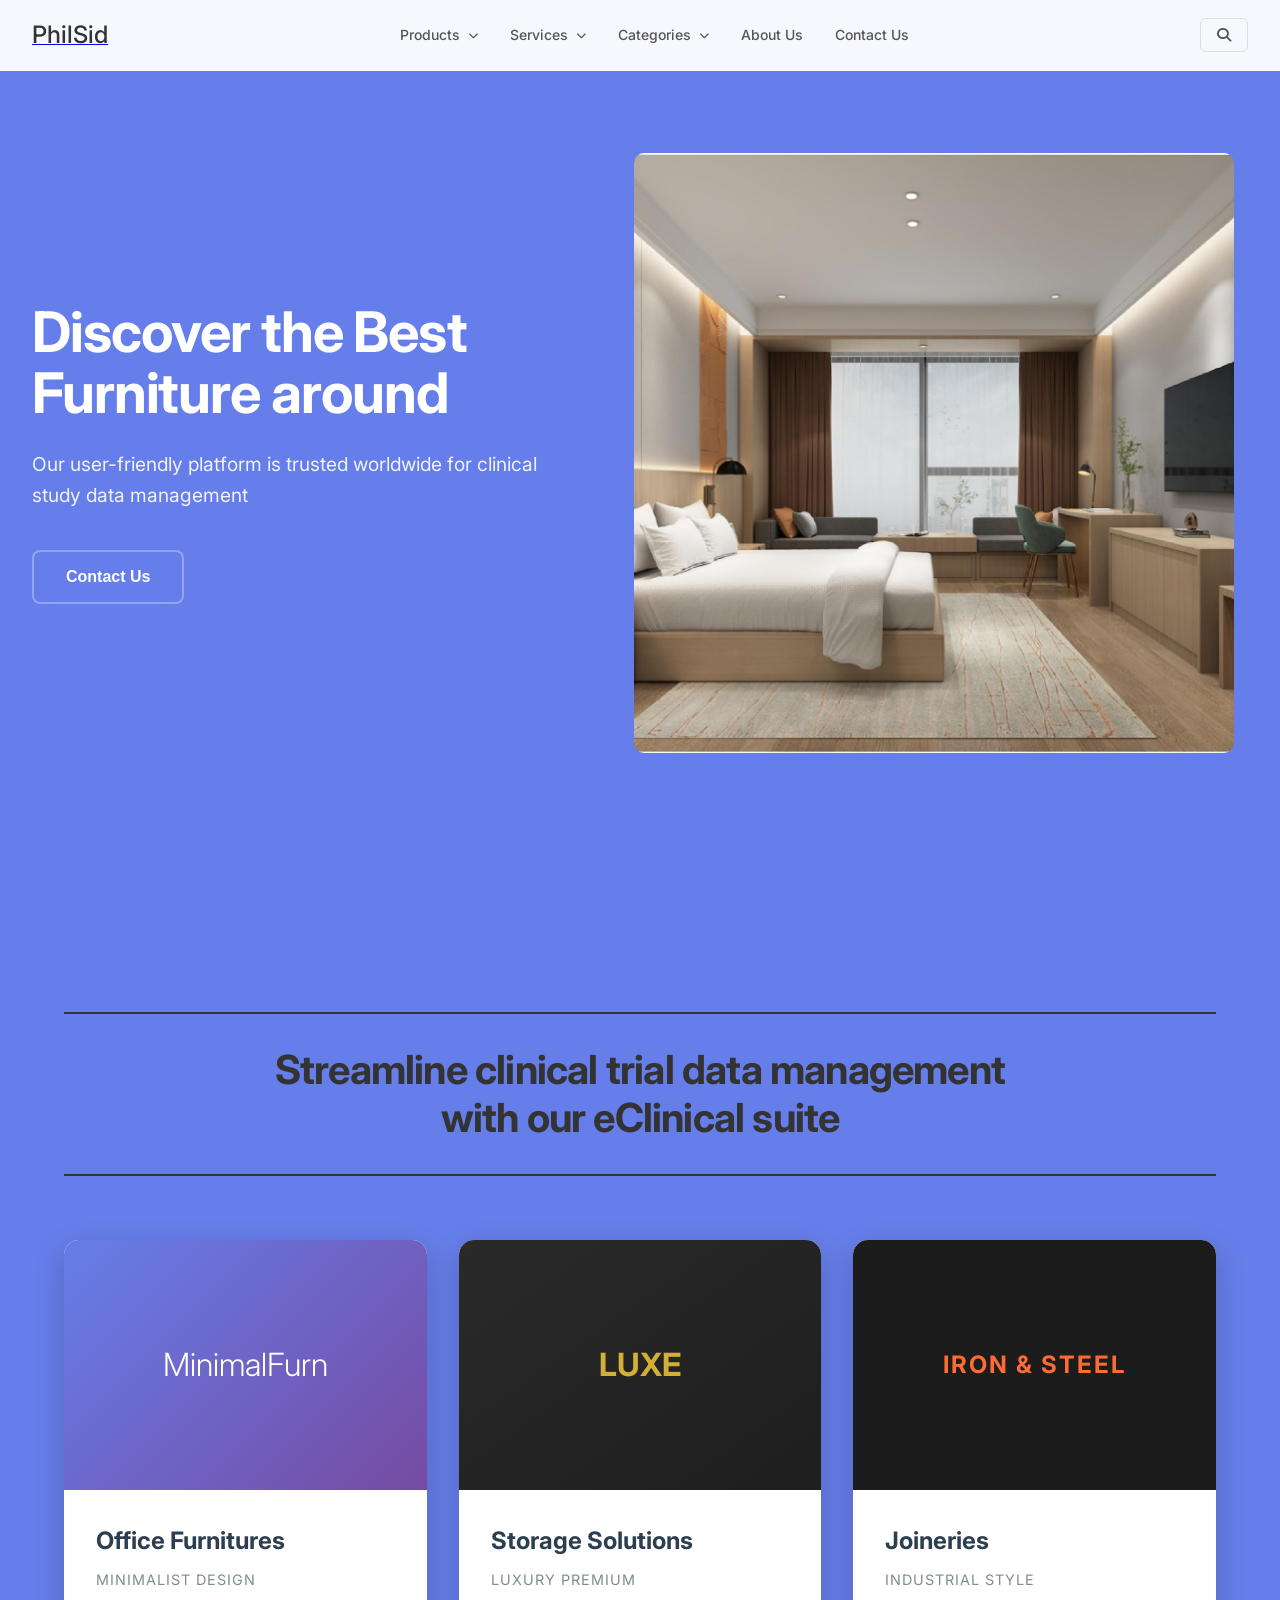
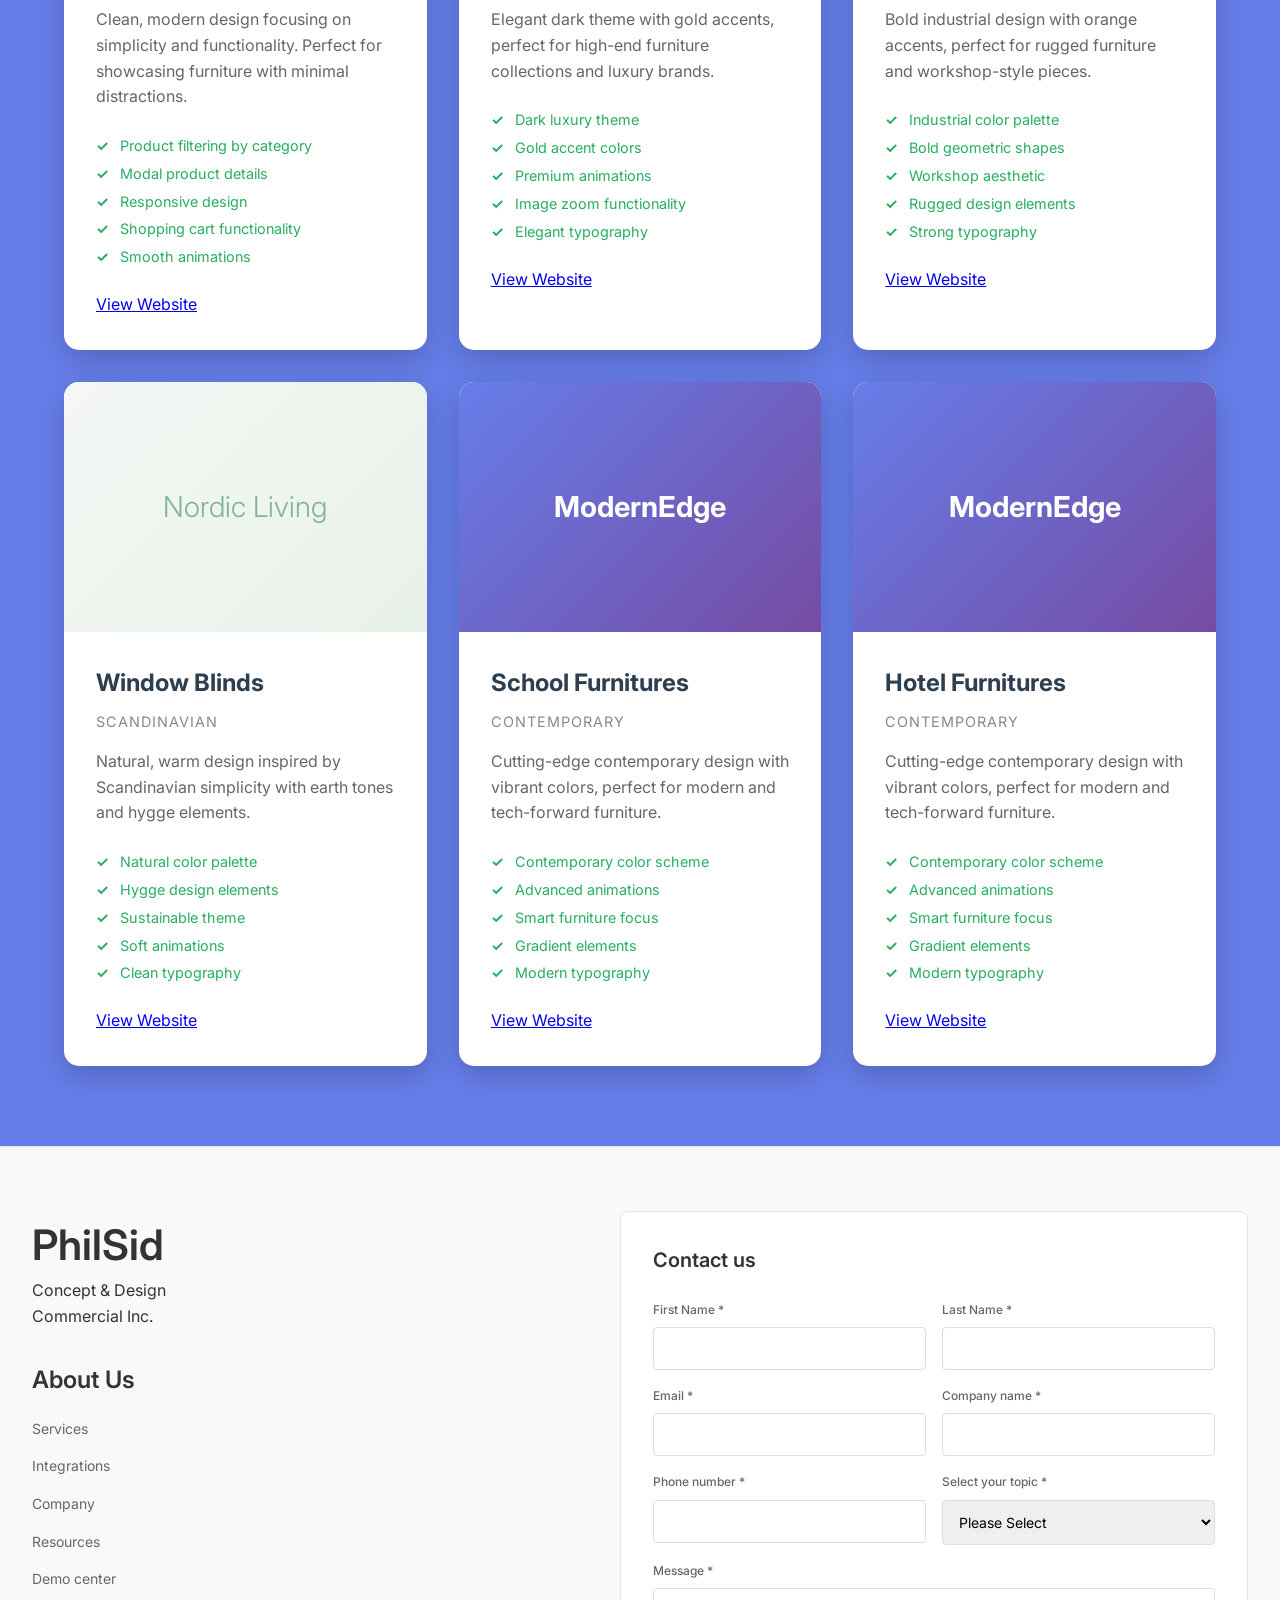
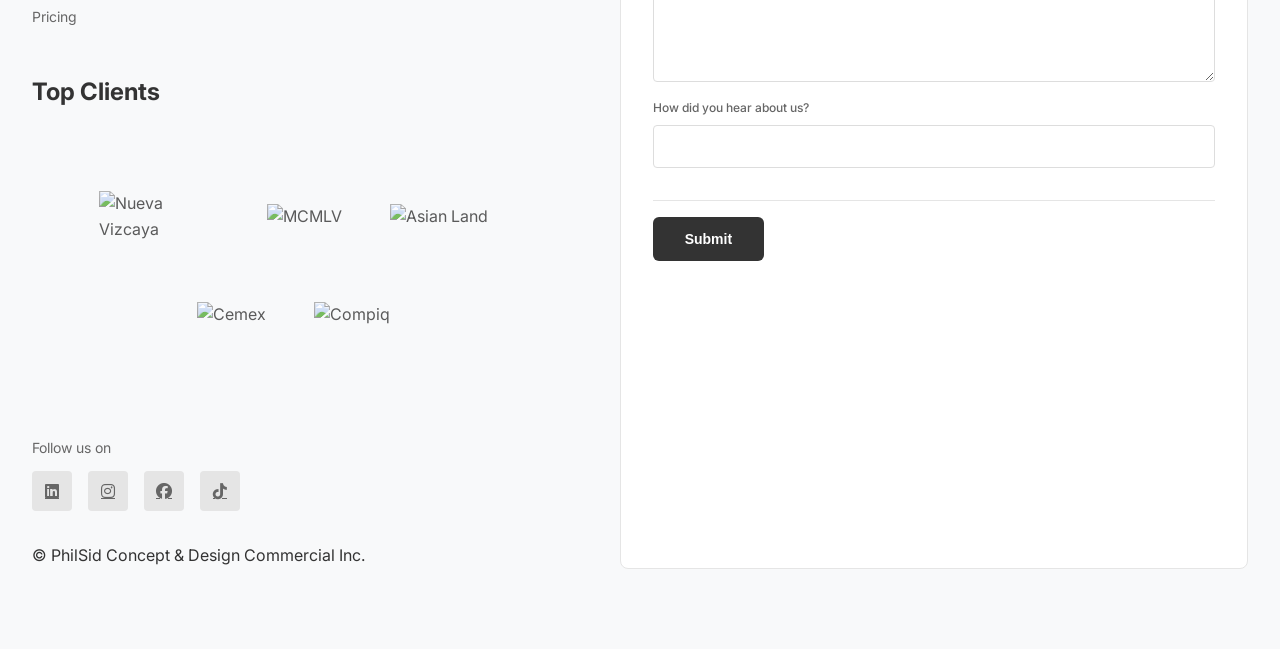
==== testingmain.html @ 4fc60a40 "Add files via upload" ====
<!DOCTYPE html>
<html lang="en">
<head>
    <meta charset="UTF-8">
    <meta name="viewport" content="width=device-width, initial-scale=1.0">
    <title>PhilSid Concept & Design Commercial Inc.</title>
    <link href="https://fonts.googleapis.com/css2?family=Inter:wght@300;400;500;600;700&display=swap" rel="stylesheet">
    <link rel="stylesheet" href="testingmain.css">
    <link rel="stylesheet" href="https://cdnjs.cloudflare.com/ajax/libs/font-awesome/6.5.0/css/all.min.css">


</head>
<body>
    <header class="header">
        <nav class="navbar">
            <div class="nav-container">
                <div class="nav-logo">
                    <a href="#"><span class="logo-text">PhilSid</span></a>
                </div>
                
                <ul class="nav-menu">
                    <li class="nav-item dropdown">
                        <a href="#" class="nav-link">
                            Products <i class="fas fa-chevron-down"></i>
                        </a>
                        <div class="dropdown-content">
                            <a href="opisina.html">Office Furnitures</a>
                            <a href="#">Storage Solutions</a>
                            <a href="#">Joineries</a>
                            <a href="#">Window Blinds</a>
                            <a href="#">School Furnitures</a>
                            <a href="#">Hotel Furnitures</a>
                        </div>
                    </li>
                    <li class="nav-item dropdown">
                        <a href="#" class="nav-link">
                            Services <i class="fas fa-chevron-down"></i>
                        </a>
                        <div class="dropdown-content">
                            <a href="#">Company</a>
                            <a href="#">Team</a>
                            <a href="#">Careers</a>
                            <a href="#">News</a>
                        </div>
                    </li>
                    <li class="nav-item dropdown">
                        <a href="#" class="nav-link">
                            Categories <i class="fas fa-chevron-down"></i>
                        </a>
                        <div class="dropdown-content">
                            <a href="#">Documentation</a>
                            <a href="#">Case Studies</a>
                            <a href="#">Webinars</a>
                            <a href="#">Support</a>
                        </div>
                    </li>
                    <li class="nav-item">
                        <a href="#aboutUs" class="nav-link">About Us</a>
                    </li>
                    <li class="nav-item">
                        <a href="#" class="nav-link">Contact Us</a>
                    </li>
                </ul>

                <div class="nav-actions">
<!-- Search Icon Button -->
                        <button class="btn-secondary search-toggle" aria-label="Search">
                            <i class="fas fa-search"></i>
                        </button>

  <!-- Hidden Search Bar -->
                <div class="search-bar-container" id="searchBar">
                    <input type="text" placeholder="What are you looking for?" class="search-input">
                    <button class="btn-secondary search-btn">Search</button>
                </div>
                </div>
                </div>
                </div>
            </div>
        </nav>
    </header>

    <main class="main-content">
        <section class="hero-section">
            <div class="hero-container">
                <div class="hero-content">
                    <div class="hero-text">
                        <h1 class="hero-title">
                            Discover the Best Furniture around
                        </h1>
                        <p class="hero-subtitle">
                            Our user-friendly platform is trusted worldwide for clinical study data management
                        </p>
                        <div class="hero-actions">
                          
                            <button class="btn-secondary">Contact Us</button>
                        </div>
                    </div>
                </div>

                <div class="carousel-container">
                <div class="carousel">
                    <div class="carousel-slides" id="slides">
                        <img src="H1.jpg" alt="Featured 1">
                        <img src="OF7.jpg" alt="Featured 2">
                        <img src="OF1.jpg" alt="Featured 3">
                        <img src="join5.jpg" alt="Featured 4">
                        <img src="f5.jpg" alt="Featured 5">
                    </div>
                </div>
               
            </div>

    <!-- Pagination -->
    <div class="swiper-pagination"></div>
  </div>
</div>
    <!-- Optional pagination -->
    <div class="swiper-pagination"></div>
  </div>
</div>
</div>

                            </div>
                        </div>
                    </div>
                </div>
            </div>

            
        </section>

        
        <!-- Features Section -->
        <section class="features-section">
            <div class="features-container">
                <div class="features-header">
                    <div class="custom-line"></div>

                    <h2 class="features-title">
                        Streamline clinical trial data management<br>
                        with our eClinical suite
                    </h2>
                    <div class="custom-line"></div>

                </div>
                <div class="website-grid">
            <!-- Website 1: Minimalist -->
            <div class="website-card" onclick="window.open('opisina.html', '_blank')">
                <div class="website-preview">
                 
                    <div style="background: linear-gradient(135deg, #667eea 0%, #764ba2 100%); height: 100%; display: flex; align-items: center; justify-content: center; color: white; font-size: 2rem; font-weight: 300;">MinimalFurn</div>
                </div>
                <div class="website-info">
                    <h3 class="website-title">Office Furnitures</h3>
                    <div class="website-theme">Minimalist Design</div>
                    <div class="color-scheme">
                        <div class="color-dot" style="background: #2c3e50;"></div>
                        <div class="color-dot" style="background: #667eea;"></div>
                        <div class="color-dot" style="background: #fafafa;"></div>
                    </div>
                    <p class="website-description">Clean, modern design focusing on simplicity and functionality. Perfect for showcasing furniture with minimal distractions.</p>
                    <ul class="website-features">
                        <li>Product filtering by category</li>
                        <li>Modal product details</li>
                        <li>Responsive design</li>
                        <li>Shopping cart functionality</li>
                        <li>Smooth animations</li>
                    </ul>
                    <a href="opisina.html" target="_blank" class="view-button">View Website</a>
                </div>
            </div>

            <!-- Website 2: Luxury -->
            <div class="website-card" onclick="window.open('website2-luxury.html', '_blank')">
                <div class="website-preview">
                    
                    <div style="background: linear-gradient(145deg, #2a2a2a, #1e1e1e); height: 100%; display: flex; align-items: center; justify-content: center; color: #d4af37; font-size: 2rem; font-weight: 700;">LUXE</div>
                </div>
                <div class="website-info">
                    <h3 class="website-title">Storage Solutions</h3>
                    <div class="website-theme">Luxury Premium</div>
                    <div class="color-scheme">
                        <div class="color-dot" style="background: #d4af37;"></div>
                        <div class="color-dot" style="background: #1a1a1a;"></div>
                        <div class="color-dot" style="background: #ffd700;"></div>
                    </div>
                    <p class="website-description">Elegant dark theme with gold accents, perfect for high-end furniture collections and luxury brands.</p>
                    <ul class="website-features">
                        <li>Dark luxury theme</li>
                        <li>Gold accent colors</li>
                        <li>Premium animations</li>
                        <li>Image zoom functionality</li>
                        <li>Elegant typography</li>
                    </ul>
                    <a href="website2-luxury.html" target="_blank" class="view-button">View Website</a>
                </div>
            </div>

            <!-- Website 3: Industrial -->
            <div class="website-card" onclick="window.open('website3-industrial.html', '_blank')">
                <div class="website-preview">
                    
                    <div style="background: #1c1c1c; height: 100%; display: flex; align-items: center; justify-content: center; color: #ff6b35; font-size: 1.5rem; font-weight: 700; letter-spacing: 2px;">IRON & STEEL</div>
                </div>
                <div class="website-info">
                    <h3 class="website-title">Joineries</h3>
                    <div class="website-theme">Industrial Style</div>
                    <div class="color-scheme">
                        <div class="color-dot" style="background: #ff6b35;"></div>
                        <div class="color-dot" style="background: #1c1c1c;"></div>
                        <div class="color-dot" style="background: #f7931e;"></div>
                    </div>
                    <p class="website-description">Bold industrial design with orange accents, perfect for rugged furniture and workshop-style pieces.</p>
                    <ul class="website-features">
                        <li>Industrial color palette</li>
                        <li>Bold geometric shapes</li>
                        <li>Workshop aesthetic</li>
                        <li>Rugged design elements</li>
                        <li>Strong typography</li>
                    </ul>
                    <a href="website3-industrial.html" target="_blank" class="view-button">View Website</a>
                </div>
            </div>

            <!-- Website 4: Scandinavian -->
            <div class="website-card" onclick="window.open('website4-scandinavian.html', '_blank')">
                <div class="website-preview">
                  
                    <div style="background: linear-gradient(135deg, #f4f7f4 0%, #e8f1e8 100%); height: 100%; display: flex; align-items: center; justify-content: center; color: #81b29a; font-size: 1.8rem; font-weight: 300;">Nordic Living</div>
                </div>
                <div class="website-info">
                    <h3 class="website-title">Window Blinds</h3>
                    <div class="website-theme">Scandinavian</div>
                    <div class="color-scheme">
                        <div class="color-dot" style="background: #81b29a;"></div>
                        <div class="color-dot" style="background: #fdfdfd;"></div>
                        <div class="color-dot" style="background: #6c7b7f;"></div>
                    </div>
                    <p class="website-description">Natural, warm design inspired by Scandinavian simplicity with earth tones and hygge elements.</p>
                    <ul class="website-features">
                        <li>Natural color palette</li>
                        <li>Hygge design elements</li>
                        <li>Sustainable theme</li>
                        <li>Soft animations</li>
                        <li>Clean typography</li>
                    </ul>
                    <a href="website4-scandinavian.html" target="_blank" class="view-button">View Website</a>
                </div>
            </div>

            <!-- Website 5: Modern -->
            <div class="website-card" onclick="window.open('website5-modern.html', '_blank')">
                <div class="website-preview">
                  
                    <div style="background: linear-gradient(135deg, #667eea 0%, #764ba2 100%); height: 100%; display: flex; align-items: center; justify-content: center; color: white; font-size: 1.8rem; font-weight: 700;">ModernEdge</div>
                </div>
                <div class="website-info">
                    <h3 class="website-title">School Furnitures</h3>
                    <div class="website-theme">Contemporary</div>
                    <div class="color-scheme">
                        <div class="color-dot" style="background: #ff4757;"></div>
                        <div class="color-dot" style="background: #ffffff;"></div>
                        <div class="color-dot" style="background: #ff6b7d;"></div>
                    </div>
                    <p class="website-description">Cutting-edge contemporary design with vibrant colors, perfect for modern and tech-forward furniture.</p>
                    <ul class="website-features">
                        <li>Contemporary color scheme</li>
                        <li>Advanced animations</li>
                        <li>Smart furniture focus</li>
                        <li>Gradient elements</li>
                        <li>Modern typography</li>
                    </ul>
                    <a href="website5-modern.html" target="_blank" class="view-button">View Website</a>
                </div>
            </div>
            <!-- Website 6: Modern -->
            <div class="website-card" onclick="window.open('website5-modern.html', '_blank')">
                <div class="website-preview">
                 
                    <div style="background: linear-gradient(135deg, #667eea 0%, #764ba2 100%); height: 100%; display: flex; align-items: center; justify-content: center; color: white; font-size: 1.8rem; font-weight: 700;">ModernEdge</div>
                </div>
                <div class="website-info">
                    <h3 class="website-title">Hotel Furnitures</h3>
                    <div class="website-theme">Contemporary</div>
                    <div class="color-scheme">
                        <div class="color-dot" style="background: #ff4757;"></div>
                        <div class="color-dot" style="background: #ffffff;"></div>
                        <div class="color-dot" style="background: #ff6b7d;"></div>
                    </div>
                    <p class="website-description">Cutting-edge contemporary design with vibrant colors, perfect for modern and tech-forward furniture.</p>
                    <ul class="website-features">
                        <li>Contemporary color scheme</li>
                        <li>Advanced animations</li>
                        <li>Smart furniture focus</li>
                        <li>Gradient elements</li>
                        <li>Modern typography</li>
                    </ul>
                    <a href="website5-modern.html" target="_blank" class="view-button">View Website</a>
                </div>
            </div>
            </div>
        </section>

    </main>

    <!-- Footer Section -->
    <footer class="footer">
        <div class="footer-container">
            <div class="footer-content">
                <!-- Left Column - Navigation -->
                <div class="footer-navigation">
                    <div class="footer-logo">
                        <h3>PhilSid </h3> Concept & Design </br>Commercial Inc.</br>
                    </div>
                    
                    <div class="footer-nav-grid">
                        <div class="footer-nav-column">
                            <section id="aboutUs">
                            <h4>About Us</h4>
                            <ul>
                                <li><a href="#">Services</a></li>
                                <li><a href="#">Integrations</a></li>
                                <li><a href="#">Company</a></li>
                                <li><a href="#">Resources</a></li>
                                <li><a href="#">Demo center</a></li>
                                <li><a href="#">Pricing</a></li>
                            </ul>
                        </div>
                        
                    </div>
                    
                    <!-- Partners Section -->
                     <h2 class="partners-title">Top Clients</h2>
        <section class="partners-section">
        
            <div class="partners-container">
                <div class="partners-logos">
                    <div class="partner-logo">
                        <img src="1nueva.jpg" alt="Nueva Vizcaya">
                    </div>
                    <div class="partner-logo">
                        <img src="2mcm.jpg" alt="MCMLV">
                    </div>
                    <div class="partner-logo">
                        <img src="3asian.jpg" alt="Asian Land">
                    </div>
                    <div class="partner-logo">
                        <img src="4cemex.jpg" alt="Cemex">
                    </div>
                    <div class="partner-logo">
                        <img src="5compiq.jpg" alt="Compiq">
                    </div>
                   
                </div>
            </div>
        </section>
                    
                    <div class="footer-social">
                        <p>Follow us on</p>
                        <div class="social-icons">
                            <a href="#" aria-label="LinkedIn"><i class="fab fa-linkedin"></i></a>
                            <a href="#" aria-label="Instagram"><i class="fab fa-instagram"></i></a>
                            <a href="#" aria-label="Facebook"><i class="fab fa-facebook"></i></a>
                            <a href="#" aria-label="Tiktok"><i class="fab fa-tiktok"></i></a>
                        </div>
                    </div>
                        <footer class="bg-gray-800 text-gray-200 py-6">
    <div class="container mx-auto px-6 text-center space-y-2">
      <div class="flex justify-center gap-4">
      </div>
      <p class="text-sm">© PhilSid Concept & Design Commercial Inc.</p>
    </div>
  </footer>
                </div>

                
                <!-- Right Column - Contact Form -->
                <div class="footer-contact">
                    <div class="contact-form" id="contactForm">
                        <h3>Contact us</h3>
                        
                        <form class="contact-form-fields">
                            <div class="form-row">
                                <div class="form-group">
                                    <label for="firstName">First Name *</label>
                                    <input type="text" id="firstName" name="firstName" required>
                                </div>
                                <div class="form-group">
                                    <label for="lastName">Last Name *</label>
                                    <input type="text" id="lastName" name="lastName" required>
                                </div>
                            </div>
                            
                            <div class="form-row">
                                <div class="form-group">
                                    <label for="email">Email *</label>
                                    <input type="email" id="email" name="email" required>
                                </div>
                                <div class="form-group">
                                    <label for="company">Company name *</label>
                                    <input type="text" id="company" name="company" required>
                                </div>
                            </div>
                            
                            <div class="form-row">
                                <div class="form-group">
                                    <label for="phone">Phone number *</label>
                                    <input type="tel" id="phone" name="phone" required>
                                </div>
                                <div class="form-group">
                                    <label for="topic">Select your topic *</label>
                                    <select id="topic" name="topic" required>
                                        <option value="">Please Select</option>
                                        <option value="demo">Request Demo</option>
                                        <option value="pricing">Pricing Information</option>
                                        <option value="support">Technical Support</option>
                                        <option value="partnership">Partnership</option>
                                        <option value="other">Other</option>
                                    </select>
                                </div>
                            </div>
                            
                            <div class="form-group full-width">
                                <label for="message">Message *</label>
                                <textarea id="message" name="message" rows="4" required></textarea>
                            </div>
                            
                            <div class="form-group full-width">
                                <label for="hearAbout">How did you hear about us?</label>
                                <input type="text" id="hearAbout" name="hearAbout">
                            </div>
                            
                            <div class="form-submit">
        
                                <button type="submit" class="submit-btn">Submit</button>
                            </div>
                        </form>
                    </div>
                </div>
            </div>
           

    <script>
        // Simple dropdown functionality
        document.addEventListener('DOMContentLoaded', function() {
            const dropdowns = document.querySelectorAll('.dropdown');
            
            dropdowns.forEach(dropdown => {
                const dropdownContent = dropdown.querySelector('.dropdown-content');
                
                dropdown.addEventListener('mouseenter', () => {
                    dropdownContent.style.display = 'block';
                });
                
                dropdown.addEventListener('mouseleave', () => {
                    dropdownContent.style.display = 'none';
                });
            });

            // Mobile menu toggle
            const hamburger = document.querySelector('.hamburger');
            const navMenu = document.querySelector('.nav-menu');
            
            hamburger.addEventListener('click', () => {
                hamburger.classList.toggle('active');
                navMenu.classList.toggle('active');
            });
        });
    </script>

    <script>
  const slides = document.getElementById('slides');
  const totalSlides = slides.children.length;
  const slideWidth = 600; // same as CSS width of .carousel-container
  let currentIndex = 0;

  function updateSlidePosition() {
    slides.style.transform = `translateX(-${currentIndex * slideWidth}px)`;
  }

  function nextSlide() {
    currentIndex = (currentIndex + 1) % totalSlides;
    updateSlidePosition();
  }

  function prevSlide() {
    currentIndex = (currentIndex - 1 + totalSlides) % totalSlides;
    updateSlidePosition();
  }

  // Auto slide every 3 seconds
  let autoSlideInterval = setInterval(nextSlide, 2500);

  // Optional: pause on mouse hover and resume on leave
  const carouselContainer = document.querySelector('.carousel-container');
  carouselContainer.addEventListener('mouseenter', () => clearInterval(autoSlideInterval));
  carouselContainer.addEventListener('mouseleave', () => {
    autoSlideInterval = setInterval(nextSlide, 1700);
  });

   document.addEventListener('DOMContentLoaded', function() {
    // Select all links/buttons with text "Contact Us"
    const contactLinks = Array.from(document.querySelectorAll('a, button'))
      .filter(el => el.textContent.trim().toLowerCase() === 'contact us');
    
    const contactForm = document.getElementById('contactForm');

    contactLinks.forEach(link => {
      link.addEventListener('click', function(event) {
        event.preventDefault();
        if (contactForm) {
          contactForm.scrollIntoView({ behavior: 'smooth' });
        }
      });
    });
  });

   document.addEventListener('DOMContentLoaded', function () {
    const searchToggle = document.querySelector('.search-toggle');
    const searchBar = document.getElementById('searchBar');

    searchToggle.addEventListener('click', () => {
      if (searchBar.style.display === 'none' || searchBar.style.display === '') {
        searchBar.style.display = 'flex';
      } else {
        searchBar.style.display = 'none';
      }
    });
  });
</script>



</body>
</html>
---- testingmain.css ----
/* CSS Reset and Base Styles */
* {
    margin: 0;
    padding: 0;
    box-sizing: border-box;
}

body {
    font-family: 'Inter', -apple-system, BlinkMacSystemFont, 'Segoe UI', Roboto, sans-serif;
    line-height: 1.6;
    color: #333;
    background: #667eea;
    min-height: 100vh;
}

/* Header Styles */
.header {
    position: fixed;
    top: 0;
    left: 0;
    right: 0;
    z-index: 1000;
    background: rgba(255, 255, 255, 0.95);
    backdrop-filter: blur(10px);
    border-bottom: 1px solid rgba(255, 255, 255, 0.2);
}

.navbar {
    padding: 0 2rem;
}

.nav-container {
    display: flex;
    align-items: center;
    justify-content: space-between;
    max-width: 1400px;
    margin: 0 auto;
    height: 70px;
}

.nav-logo .logo-text {
    font-size: 24px;
    font-weight: 500;
    color: #333;
    text-decoration: none;
}

.nav-menu {
    display: flex;
    list-style: none;
    gap: 2rem;
}

.nav-item {
    position: relative;
}

.nav-link {
    text-decoration: none;
    color: #555;
    font-weight: 500;
    font-size: 14px;
    display: flex;
    align-items: center;
    gap: 0.5rem;
    padding: 0.5rem 0;
    transition: color 0.3s ease;
}

.nav-link:hover {
    color: #667eea;
}

.nav-link i {
    font-size: 10px;
    transition: transform 0.3s ease;
}

.dropdown:hover .nav-link i {
    transform: rotate(180deg);
}

.dropdown-content {
    display: none;
    position: absolute;
    top: 100%;
    left: 0;
    background: white;
    min-width: 200px;
    box-shadow: 0 8px 32px rgba(0, 0, 0, 0.1);
    border-radius: 8px;
    padding: 1rem 0;
    border: 1px solid rgba(0, 0, 0, 0.1);
}

.dropdown-content a {
    display: block;
    padding: 0.75rem 1.5rem;
    text-decoration: none;
    color: #555;
    font-size: 14px;
    transition: background-color 0.3s ease;
}

.dropdown-content a:hover {
    background-color: #f8f9fa;
    color: #667eea;
}


.btn-secondary {
    background: transparent;
    border: 1px solid #ddd;
    color: #555;
    padding: 0.5rem 1rem;
    border-radius: 6px;
    font-size: 14px;
    font-weight: 500;
    cursor: pointer;
    transition: all 0.3s ease;
}

.btn-secondary:hover {
    background: #f8f9fa;
    border-color: #667eea;
    color: #667eea;
}





.btn-request {
    background: #333;
    border: none;
    color: white;
    padding: 0.5rem 1rem;
    border-radius: 6px;
    font-size: 14px;
    font-weight: 500;
    cursor: pointer;
    transition: background-color 0.3s ease;
}

.btn-request:hover {
    background: #555;
}

.hamburger {
    display: none;
    flex-direction: column;
    cursor: pointer;
    gap: 4px;
}

.hamburger span {
    width: 25px;
    height: 2px;
    background: #333;
    transition: 0.3s;
}

/* Main Content */
.main-content {
    margin-top: 70px;
    padding: 0 2rem;
}

.hero-section {
    min-height: calc(100vh - 70px);
    display: flex;
    align-items: center;
}

.hero-container {
    max-width: 1400px;
    margin: 0 auto;
    display: grid;
    grid-template-columns: 1fr 1.2fr;
    gap: 4rem;
    align-items: center;
    width: 100%;
}

.hero-content {
    color: white;
}

.hero-title {
    font-size: 3.5rem;
    font-weight: 700;
    line-height: 1.1;
    margin-bottom: 1.5rem;
    letter-spacing: -0.02em;
}

.hero-subtitle {
    font-size: 1.2rem;
    font-weight: 400;
    line-height: 1.6;
    margin-bottom: 2.5rem;
    opacity: 0.9;
}

.hero-actions {
    display: flex;
    gap: 1rem;
    flex-wrap: wrap;
}

.btn-primary {
    background: #333;
    color: white;
    border: none;
    padding: 1rem 2rem;
    border-radius: 8px;
    font-size: 16px;
    font-weight: 600;
    cursor: pointer;
    transition: all 0.3s ease;
    box-shadow: 0 4px 12px rgba(0, 0, 0, 0.2);
}

.btn-primary:hover {
    background: #555;
    transform: translateY(-2px);
    box-shadow: 0 6px 20px rgba(0, 0, 0, 0.3);
}

.hero-actions .btn-secondary {
    background: transparent;
    color: white;
    border: 2px solid rgba(255, 255, 255, 0.3);
    padding: 1rem 2rem;
    border-radius: 8px;
    font-size: 16px;
    font-weight: 600;
    backdrop-filter: blur(10px);
}

.hero-actions .btn-secondary:hover {
    background: rgba(255, 255, 255, 0.1);
    border-color: rgba(255, 255, 255, 0.5);
    transform: translateY(-2px);
}



.tab {
    font-size: 14px;
    color: #666;
    cursor: pointer;
    padding: 0.5rem 0;
    border-bottom: 2px solid transparent;
    transition: all 0.3s ease;
}

.tab.active {
    color: #667eea;
    border-bottom-color: #667eea;
}


.user-profile {
    width: 32px;
    height: 32px;
    background: #667eea;
    border-radius: 50%;
    cursor: pointer;
}



.sidebar-section h4 {
    font-size: 14px;
    font-weight: 600;
    color: #333;
    margin-bottom: 0.5rem;
}

.sidebar-item {
    font-size: 13px;
    color: #666;
    padding: 0.25rem 0;
    cursor: pointer;
}

.dashboard-main {
    flex: 1;
    padding: 1rem;
    overflow: hidden;
}

.search-bar {
    display: flex;
    align-items: center;
    gap: 1rem;
    margin-bottom: 1rem;
    background: #f8f9fa;
    padding: 0.5rem 1rem;
    border-radius: 6px;
    border: 1px solid #e5e5e5;
}

.search-bar i {
    color: #666;
    font-size: 14px;
}

.search-bar input {
    border: none;
    background: transparent;
    flex: 1;
    outline: none;
    font-size: 14px;
    padding: 0.25rem 0;
}

.filter-buttons {
    display: flex;
    gap: 0.5rem;
}

.filter-btn {
    background: transparent;
    border: 1px solid #ddd;
    padding: 0.25rem 0.75rem;
    border-radius: 4px;
    font-size: 12px;
    cursor: pointer;
    transition: all 0.3s ease;
}

.filter-btn.active {
    background: #667eea;
    color: white;
    border-color: #667eea;
}



.status-badge {
    display: inline-block;
    padding: 0.25rem 0.5rem;
    border-radius: 12px;
    font-size: 10px;
    font-weight: 500;
    text-transform: uppercase;
}

.status-badge.ongoing {
    background: #e3f2fd;
    color: #1976d2;
}

.status-badge.completed {
    background: #e8f5e8;
    color: #2e7d32;
}

.action-btn {
    background: transparent;
    border: none;
    cursor: pointer;
    font-size: 16px;
    color: #666;
    padding: 0.25rem;
    border-radius: 4px;
    transition: background-color 0.3s ease;
}

.action-btn:hover {
    background: #f0f0f0;
}

.table-footer {
    padding: 0.75rem 1rem;
    font-size: 12px;
    color: #666;
    background: #fafafa;
    border-top: 1px solid #e5e5e5;
}

/* Responsive Design */
@media screen and (max-width: 1200px) {
    .hero-container {
        grid-template-columns: 1fr;
        gap: 3rem;
        text-align: center;
    }
    
    .hero-title {
        font-size: 3rem;
    }
    
}

@media screen and (max-width: 768px) {
    .nav-menu {
        position: fixed;
        left: -100%;
        top: 70px;
        flex-direction: column;
        background-color: white;
        width: 100%;
        text-align: center;
        transition: 0.3s;
        box-shadow: 0 10px 27px rgba(0, 0, 0, 0.05);
        padding: 2rem 0;
        gap: 1rem;
    }

    .nav-menu.active {
        left: 0;
    }

    .hamburger {
        display: flex;
    }

    .hamburger.active span:nth-child(2) {
        opacity: 0;
    }

    .hamburger.active span:nth-child(1) {
        transform: translateY(6px) rotate(45deg);
    }

    .hamburger.active span:nth-child(3) {
        transform: translateY(-6px) rotate(-45deg);
    }

    .nav-actions {
        display: none;
    }

    .hero-title {
        font-size: 2.5rem;
    }
    
    .hero-subtitle {
        font-size: 1.1rem;
    }
    
    .hero-actions {
        justify-content: center;
    }
    
    .btn-primary,
    .hero-actions .btn-secondary {
        padding: 0.875rem 1.5rem;
        font-size: 15px;
    }
    

    }
    
    

    /* Partners Section Mobile */
    .partners-section {
        padding: 2rem 1rem;
    }
    
    .partners-logos {
        gap: 2rem;
    }
    
    .partner-logo img {
        max-width: 100px;
    }
    
    /* Features Section Mobile */
    .features-section {
        padding: 3rem 1rem;
    }
    
    .features-title {
        font-size: 2rem;
    }
    
    .features-grid {
        grid-template-columns: 1fr;
        gap: 2rem;
    }
    
    .feature-card {
        padding: 1.5rem 0;
        text-align: center;
    }
    
    .feature-title {
        font-size: 1.25rem;
    }

    /* Footer Tablet */
    .footer {
        padding: 3rem 2rem;
    }
    
    .footer-content {
        grid-template-columns: 1fr;
        gap: 3rem;
    }
    
    .footer-nav-grid {
        grid-template-columns: repeat(2, 1fr);
        gap: 2rem;
    }
    
    .contact-form h3 {
        font-size: 18px;
    }
    
    .certifications-grid {
        grid-template-columns: repeat(4, 1fr);
        gap: 1.5rem;
    }

@media screen and (max-width: 480px) {
}

@media screen and (max-width: 480px) {
    .main-content {
        padding: 0 1rem;
    }
    
    .navbar {
        padding: 0 1rem;
    }
    
    .hero-title {
        font-size: 2rem;
    }
    
    .hero-actions {
        flex-direction: column;
        width: 100%;
    }
    
    .btn-primary,
    .hero-actions .btn-secondary {
        width: 100%;
        text-align: center;
    }
    
    .dashboard-mockup {
        margin: 0 -1rem;
        border-radius: 0;
    }

    /* Partners Section Small Mobile */
    .partners-logos {
        gap: 1.5rem;
    }
    
    .partner-logo img {
        max-width: 80px;
        max-height: 30px;
    }
    
    /* Features Section Small Mobile */
    .features-section {
        padding: 2rem 1rem;
    }
    
    .features-title {
        font-size: 1.75rem;
    }
    
    .feature-icon {
        width: 50px;
        height: 50px;
        margin: 0 auto 1.5rem auto;
    }
    
    .feature-icon i {
        font-size: 20px;
    }
    
    .feature-btn {
        width: 100%;
        padding: 1rem 2rem;
    }

    /* Footer Mobile */
    .footer {
        padding: 3rem 1rem 2rem 1rem;
    }
    
    .footer-content {
        grid-template-columns: 1fr;
        gap: 3rem;
    }
    
    .footer-nav-grid {
        grid-template-columns: 1fr;
        gap: 1.5rem;
    }
    
    .footer-contact {
        padding: 1.5rem;
    }
    
    .form-row {
        grid-template-columns: 1fr;
        gap: 0.75rem;
    }
    
    .form-submit {
        flex-direction: column;
        gap: 1rem;
        align-items: stretch;
    }
    
    .submit-btn {
        width: 100%;
        text-align: center;
    }
    
    .certifications-grid {
        grid-template-columns: repeat(3, 1fr);
        gap: 1.5rem;
    }
    
    .cert-item img {
        width: 40px;
        height: 40px;
    }
}

/* Focus states for accessibility */
button:focus,
.nav-link:focus {
    outline: 2px solid #667eea;
    outline-offset: 2px;
}


.nav-item:hover .dropdown-content {
    display: block;
}
/* Partners Section */
.partners-section {
    background:  transparent;
    padding: 3rem 0;
    border-bottom: 1px solid transparent;
}
.partners-container {
    max-width: 1400px;
    margin: 0 auto;
    padding: 0% 25px;
}
.partners-logos {
    display: flex;
    justify-content: center;
    align-items: center;
    gap: 3rem;
    flex-wrap: wrap;
    opacity: 0.8;
}
.partner-logo {
    display: flex;
    align-items: center;
    justify-content: center;
    height: 50px;
}
.partner-logo img {
    max-height: 100px;
    max-width: 120px;
    object-fit: contain; 
    transition: all 0.3s ease;
}
.partner-logo:hover img {

    opacity: 1;
}
/* Features Section */
.features-section {
    background: #667eea;
    padding: 5rem 2rem;
}
.features-container {
    max-width: 1400px;
    margin: 0 auto;
}
.features-header {
    text-align: center;
    margin-bottom: 4rem;
}
.features-title {
    font-size: 2.5rem;
    font-weight: 700;
    color: #333;
    line-height: 1.2;
    letter-spacing: -0.02em;
}
.features-grid {
    display: grid;
    grid-template-columns: repeat(auto-fit, minmax(350px, 1fr));
    gap: 3rem;
    align-items: start;
}
.feature-card {
    text-align: left;
    padding: 2rem 0;
}
.feature-icon {
    width: 60px;
    height: 60px;
    border-radius: 50%;
    background: #f8f9fa;
    display: flex;
    align-items: center;
    justify-content: center;
    margin-bottom: 2rem;
    border: 2px solid #e5e5e5;
}
.feature-icon i {
    font-size: 24px;
    color: #333;
}

.feature-description {
    font-size: 1rem;
    color: #666;
    line-height: 1.6;
    margin-bottom: 2rem;
}
.feature-btn {
    background: #333;
    color: white;
    border: none;
    padding: 0.875rem 2rem;
    border-radius: 6px;
    font-size: 14px;
    font-weight: 600;
    cursor: pointer;
    transition: all 0.3s ease;
    text-transform: none;
}
.feature-btn:hover {
    background: #555;
    transform: translateY(-2px);
    box-shadow: 0 4px 12px rgba(0, 0, 0, 0.15);
}

/* Footer Section */
.footer {
    background: #f8f9fa;
    border-top: 1px solid #e5e5e5;
    padding: 4rem 2rem 2rem 2rem;
}
.footer-container {
    max-width: 1400px;
    margin: 0 auto;
}
.footer-content {
    display: grid;
    grid-template-columns: 1fr 1.2fr;
    gap: 4rem;
    margin-bottom: 3rem;
}
/* Footer Navigation */
.footer-navigation {
    display: flex;
    flex-direction: column;
    gap: 2rem;
}
.footer-logo h3 {
    font-size: 42px;
    font-weight: 600;
    color: #333;
    margin: 0;
}
.footer-nav-grid {
    display: grid;
    grid-template-columns: 1fr 1fr;
    gap: 2rem;
}
.footer-nav-column h4 {
    font-size: 24px;
    font-weight: 600;
    color: #333;
    margin-bottom: 1rem;
}
.footer-nav-column ul {
    list-style: none;
    padding: 0;
    margin: 0;
}
.footer-nav-column li {
    margin-bottom: 0.75rem;
}
.footer-nav-column a {
    color: #666;
    text-decoration: none;
    font-size: 14px;
    transition: color 0.3s ease;
}
.footer-nav-column a:hover {
    color: #667eea;
}
.footer-links-list {
    padding-top: 2rem;
}
.footer-social {
    margin-top: 1rem;
}
.footer-social p {
    font-size: 14px;
    color: #666;
    margin-bottom: 0.75rem;
}
.social-icons {
    display: flex;
    gap: 1rem;
}
.social-icons a {
    width: 40px;
    height: 40px;
    background: #e5e5e5;
    border-radius: 4px;
    display: flex;
    align-items: center;
    justify-content: center;
    color: #666;
    transition: all 0.3s ease;
}
.social-icons a:hover {
    background: #667eea;
    color: white;
}
/* Contact Form */
.footer-contact {
    background: white;
    border-radius: 8px;
    padding: 2rem;
    border: 1px solid #e5e5e5;
}
.contact-form h3 {
    font-size: 20px;
    font-weight: 600;
    color: #333;
    margin-bottom: 1.5rem;
}
.contact-form-fields {
    display: flex;
    flex-direction: column;
    gap: 1rem;
}
.form-row {
    display: grid;
    grid-template-columns: 1fr 1fr;
    gap: 1rem;
}
.form-group {
    display: flex;
    flex-direction: column;
}
.form-group.full-width {
    grid-column: 1 / -1;
}
.form-group label {
    font-size: 12px;
    color: #666;
    margin-bottom: 0.5rem;
    font-weight: 500;
}
.form-group input,
.form-group select,
.form-group textarea {
    padding: 0.75rem;
    border: 1px solid #ddd;
    border-radius: 4px;
    font-size: 14px;
    font-family: inherit;
    transition: border-color 0.3s ease;
}
.form-group input:focus,
.form-group select:focus,
.form-group textarea:focus {
    outline: none;
    border-color: #667eea;
}
.form-group textarea {
    resize: vertical;
    min-height: 80px;
}
.form-disclaimers {
    margin-top: 1rem;
    padding-top: 1rem;
    border-top: 1px solid #e5e5e5;
}
.form-disclaimers p {
    font-size: 12px;
    color: #666;
    line-height: 1.4;
    margin-bottom: 1rem;
}
.checkbox-group {
    display: flex;
    align-items: flex-start;
    gap: 0.75rem;
    margin-bottom: 1rem;
}
.checkbox-group input[type="checkbox"] {
    margin-top: 0.25rem;
    flex-shrink: 0;
}
.checkbox-group label {
    font-size: 12px;
    color: #666;
    line-height: 1.4;
    margin: 0;
}
.checkbox-group label a {
    color: #667eea;
    text-decoration: none;
}
.checkbox-group label a:hover {
    text-decoration: underline;
}
.form-submit {
    display: flex;
    justify-content: space-between;
    align-items: center;
    margin-top: 1rem;
    padding-top: 1rem;
    border-top: 1px solid #e5e5e5;
}
.recaptcha-notice {
    font-size: 10px;
    color: #666;
}
.recaptcha-notice p {
    margin: 0;
    line-height: 1.2;
}
.recaptcha-notice a {
    color: #667eea;
    text-decoration: none;
}
.submit-btn {
    background: #333;
    color: white;
    border: none;
    padding: 0.875rem 2rem;
    border-radius: 6px;
    font-size: 14px;
    font-weight: 600;
    cursor: pointer;
    transition: all 0.3s ease;
}
.submit-btn:hover {
    background: #555;
    transform: translateY(-1px);
}

.footer-copyright {
    text-align: center;
    padding-top: 2rem;
    border-top: 1px solid #e5e5e5;
}
.footer-copyright p {
    font-size: 12px;
    color: #666;
    margin: 0;
}

.carousel-container {
  width: 600px;      /* Adjust width as needed */
  overflow: hidden;
  position: relative;
  margin: auto;
  border-radius: 10px;
}

.carousel {
  width: 100%;
  overflow: hidden;
}

.carousel-slides {
  display: flex;
  transition: transform 0.5s ease-in-out;
  width: calc(600px * 5); /* width of container * number of images */
}

.carousel-slides img {
  width: 600px;       /* Same as container width */
  height: 600px;      /* Adjust height */
  object-fit: cover;
}

.carousel-controls {
  position: absolute;
  top: 50%;
  width: 100%;
  display: flex;
  justify-content: space-between;
  transform: translateY(-50%);
  pointer-events: none;
}

.carousel-btn {
  background: rgba(0,0,0,0.5);
  border: none;
  color: white;
  font-size: 2rem;
  padding: 0 15px;
  cursor: pointer;
  pointer-events: all;
  user-select: none;
  border-radius: 5px;
  transition: background-color 0.3s;
}

.carousel-btn:hover {
  background: rgba(0,0,0,0.8);
}

.search-icon {
  background: none;
  border: none;
  font-size: 18px;
  color: #333;
  padding: 8px;
  cursor: pointer;
}

.search-icon:hover {
  color: #764ba2;
}

.nav-actions {
  display: flex;
  align-items: center;
  gap: 10px;
}

.search-bar-container {
  display: none;
  align-items: center;
  gap: 6px;
  background: #fff;
  padding: 5px;
  border-radius: 4px;
}

.search-input {
  padding: 6px 10px;
  font-size: 14px;
  border: 1px solid #ccc;
  border-radius: 4px;
  width: 180px;
}

.search-btn {
  padding: 6px 10px;
  border: none;
  background-color: #764ba2;
  color: white;
  border-radius: 4px;
  cursor: pointer;
}

.search-btn:hover {
  background-color: #764ba2;
}

.logo {
      height: 60px; /* adjust as needed */}



/* testing */ 

.website-grid {
            display: grid;
            grid-template-columns: repeat(auto-fit, minmax(350px, 1fr));
            gap: 2rem;
        }

        .website-card {
            background: white;
            border-radius: 15px;
            overflow: hidden;
            box-shadow: 0 10px 30px rgba(0,0,0,0.2);
            transition: transform 0.3s ease, box-shadow 0.3s ease;
            cursor: pointer;
        }

        .website-card:hover {
            transform: translateY(-10px);
            box-shadow: 0 20px 40px rgba(0,0,0,0.3);
        }

        .website-preview {
            height: 250px;
            background: #f5f5f5;
            position: relative;
            overflow: hidden;
        }

        .website-preview img {
            width: 100%;
            height: 100%;
            object-fit: cover;
        }

        .website-info {
            padding: 2rem;
        }

        .website-title {
            font-size: 1.5rem;
            font-weight: bold;
            margin-bottom: 0.5rem;
            color: #2c3e50;
        }

        .website-theme {
            color: #7f8c8d;
            font-size: 0.9rem;
            margin-bottom: 1rem;
            text-transform: uppercase;
            letter-spacing: 1px;
        }

        .website-description {
            color: #666;
            margin-bottom: 1.5rem;
            line-height: 1.6;
        }

        .website-features {
            list-style: none;
            margin-bottom: 1.5rem;
        }

        .website-features li {
            color: #27ae60;
            margin-bottom: 0.3rem;
            font-size: 0.9rem;
        }

        .website-features li:before {
            content: "✓ ";
            font-weight: bold;
            margin-right: 0.5rem;
        }

        .custom-line {
    height: 2px;
    background-color: #333; /* Change to any color */
    width: 100%;
    margin: 2rem 0;          /* Optional spacing above/below */
    border: none;
}
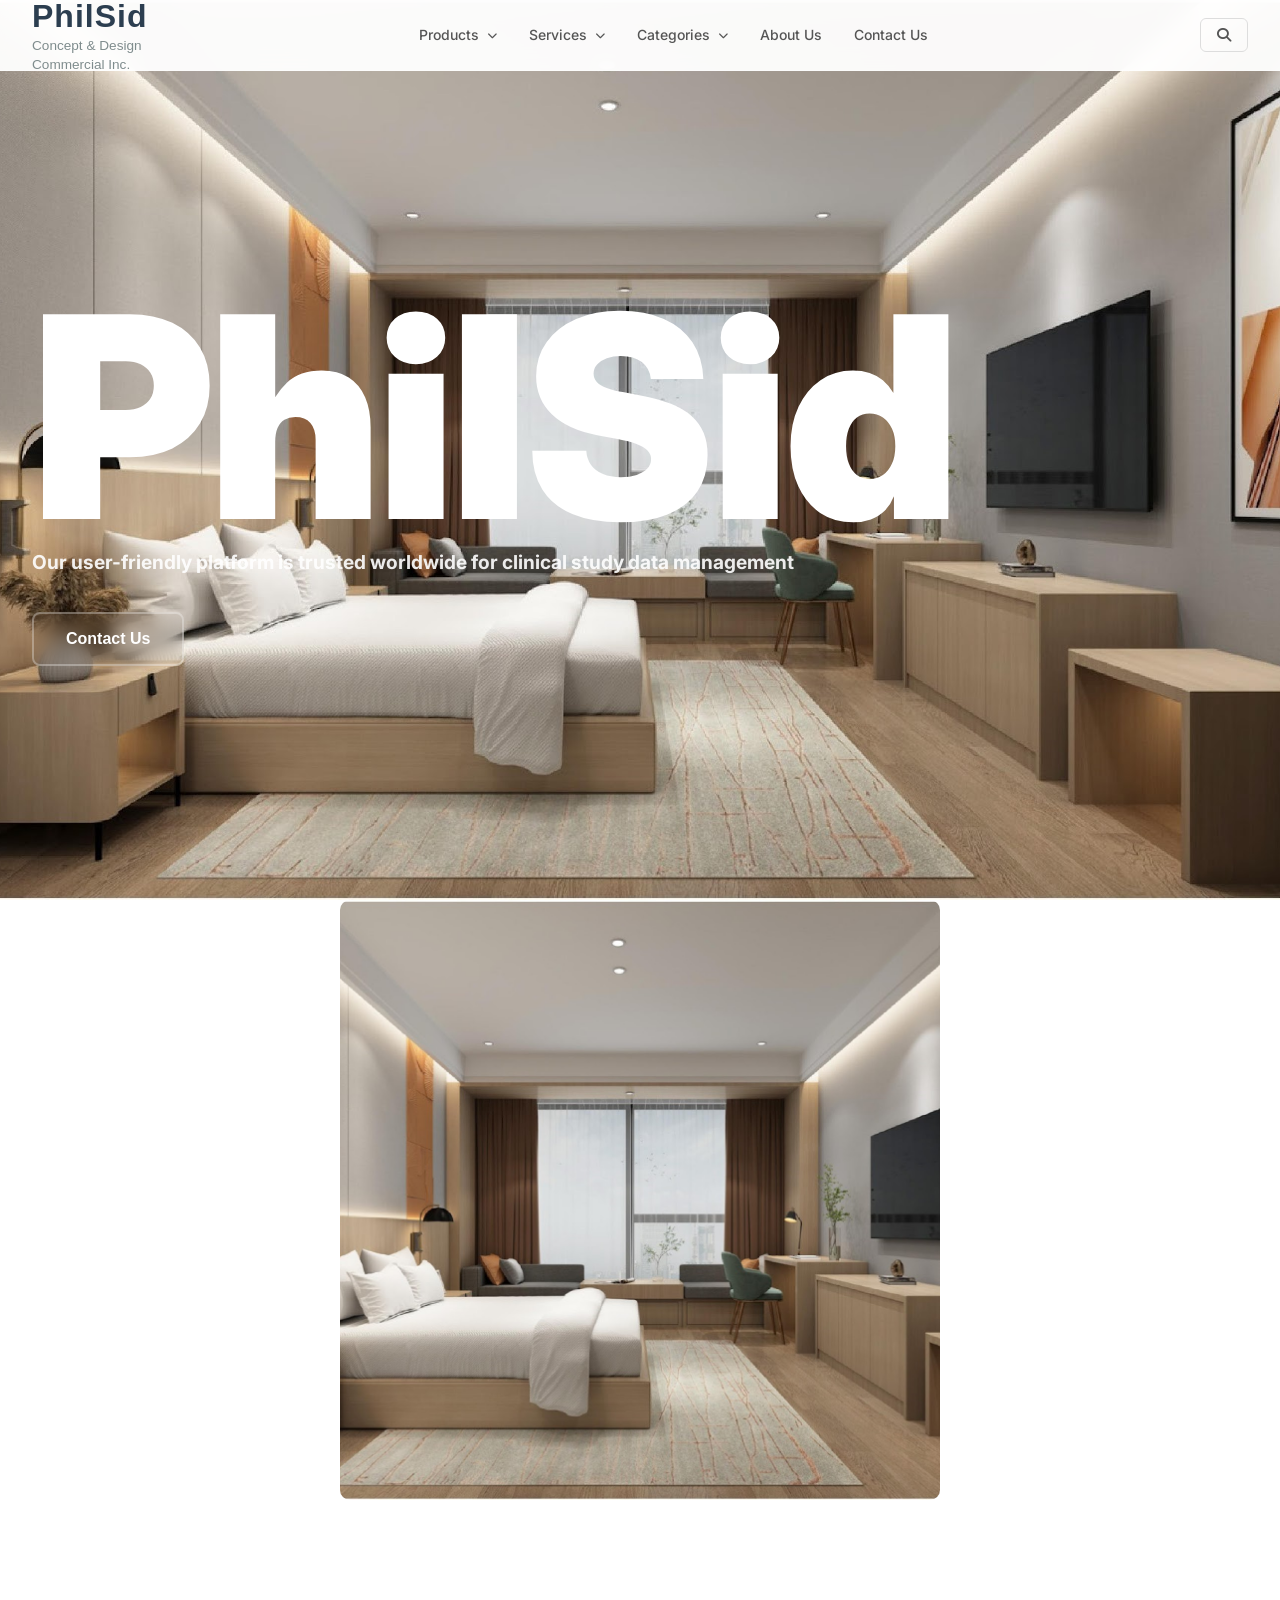
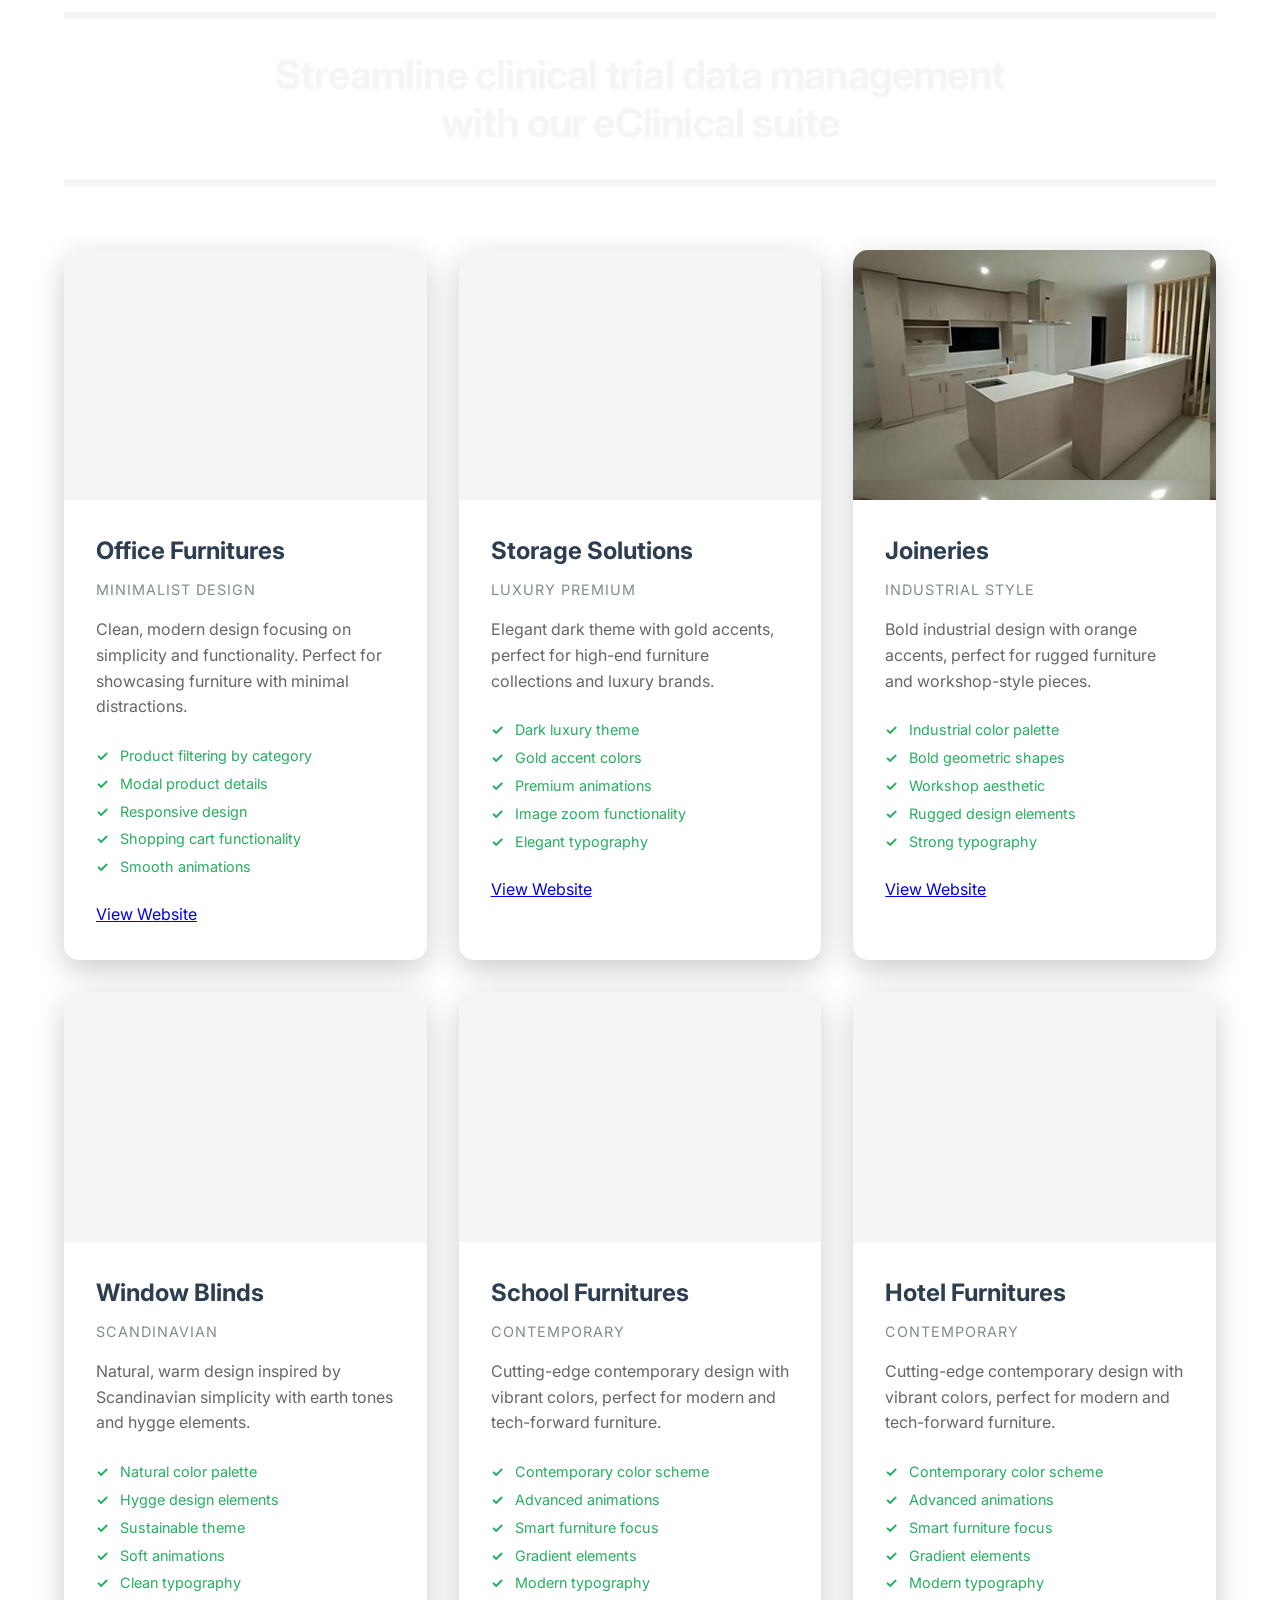
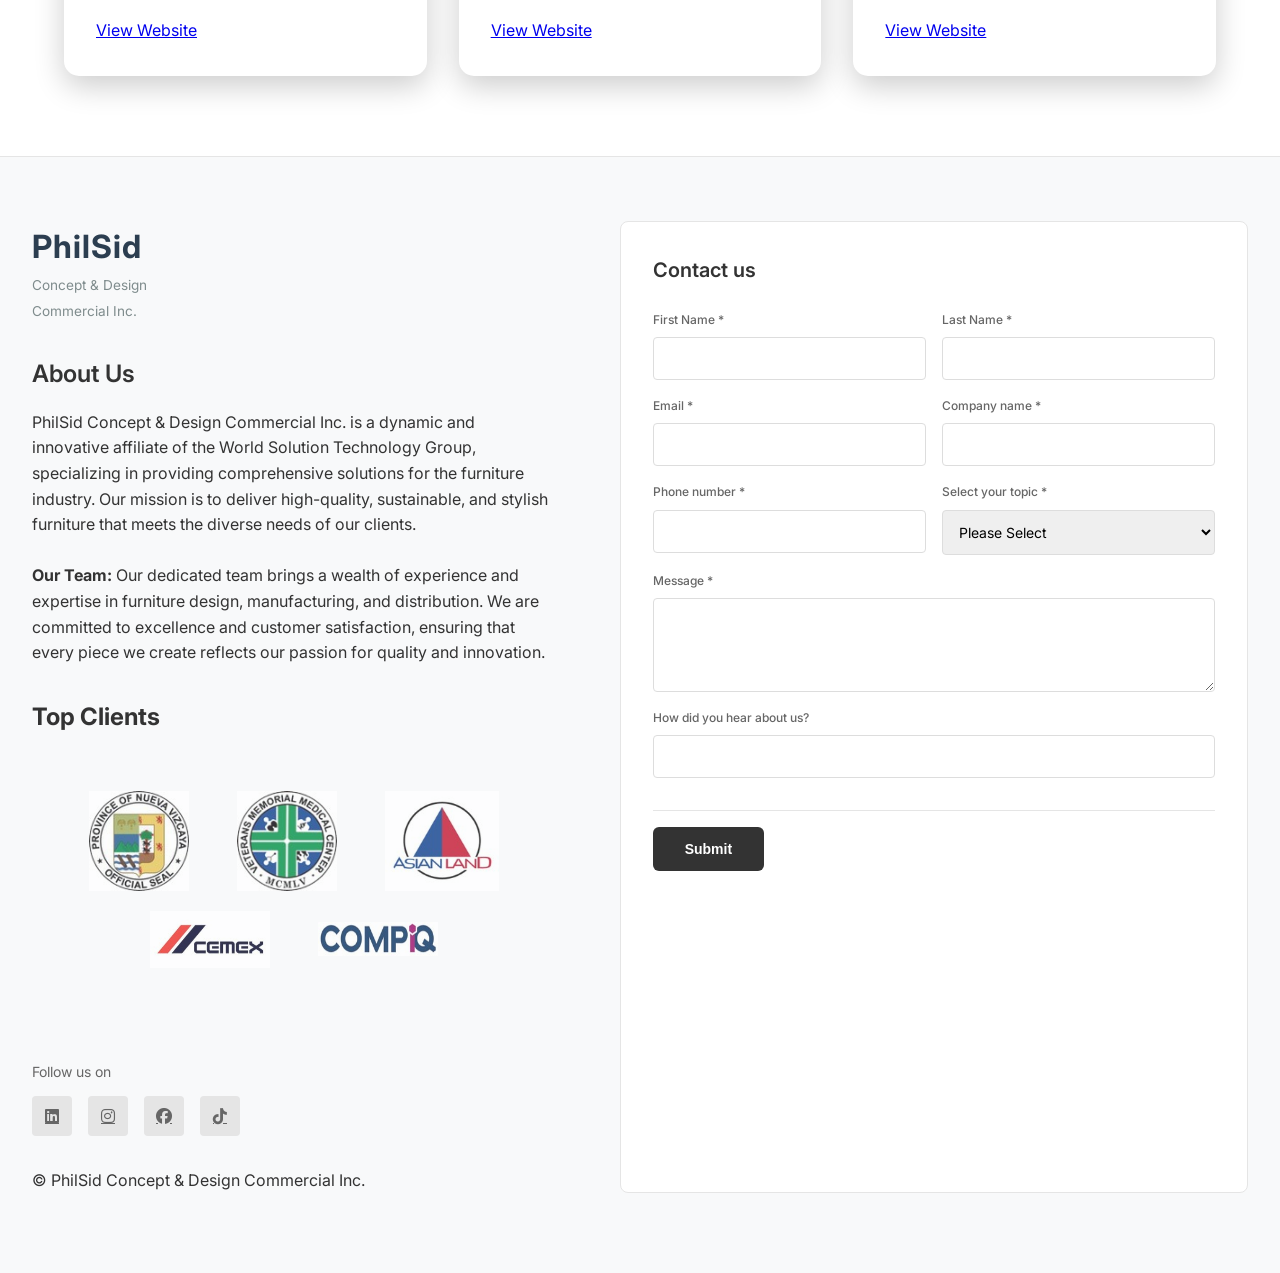
==== commit 0321e3c6: "Update testingmain.html" ====
--- a/testingmain.html
+++ b/testingmain.html
@@ -3,7 +3,7 @@
 <head>
     <meta charset="UTF-8">
     <meta name="viewport" content="width=device-width, initial-scale=1.0">
-    <title>PhilSid Concept & Design Commercial Inc.</title>
+    <title>PhilSid Concept & Design Commercial Inc. </title>
     <link href="https://fonts.googleapis.com/css2?family=Inter:wght@300;400;500;600;700&display=swap" rel="stylesheet">
     <link rel="stylesheet" href="testingmain.css">
     <link rel="stylesheet" href="https://cdnjs.cloudflare.com/ajax/libs/font-awesome/6.5.0/css/all.min.css">
@@ -15,8 +15,13 @@
         <nav class="navbar">
             <div class="nav-container">
                 <div class="nav-logo">
-                    <a href="#"><span class="logo-text">PhilSid</span></a>
-                </div>
+  <a href="#">
+    <span class="logo-text">PhilSid</span><br>
+    <span class="logo-sub">Concept & Design</span><br>
+    <span class="logo-sub">Commercial Inc.</span>
+  </a>
+</div>
+
                 
                 <ul class="nav-menu">
                     <li class="nav-item dropdown">
@@ -86,10 +91,10 @@
                 <div class="hero-content">
                     <div class="hero-text">
                         <h1 class="hero-title">
-                            Discover the Best Furniture around
+                            PhilSid
                         </h1>
                         <p class="hero-subtitle">
-                            Our user-friendly platform is trusted worldwide for clinical study data management
+                            <strong>Our user-friendly platform is trusted worldwide for clinical study data management</strong>
                         </p>
                         <div class="hero-actions">
                           
@@ -97,19 +102,6 @@
                         </div>
                     </div>
                 </div>
-
-                <div class="carousel-container">
-                <div class="carousel">
-                    <div class="carousel-slides" id="slides">
-                        <img src="H1.jpg" alt="Featured 1">
-                        <img src="OF7.jpg" alt="Featured 2">
-                        <img src="OF1.jpg" alt="Featured 3">
-                        <img src="join5.jpg" alt="Featured 4">
-                        <img src="f5.jpg" alt="Featured 5">
-                    </div>
-                </div>
-               
-            </div>
 
     <!-- Pagination -->
     <div class="swiper-pagination"></div>
@@ -129,8 +121,21 @@
 
             
         </section>
-
-        
+<!-- carousel-->
+ <section>
+ <div class="carousel-container">
+                <div class="carousel">
+                    <div class="carousel-slides" id="slides">
+                        <img src="H1.jpg" alt="Featured 1">
+                        <img src="OF7.jpg" alt="Featured 2">
+                        <img src="OF1.jpg" alt="Featured 3">
+                        <img src="join5.jpg" alt="Featured 4">
+                        <img src="f5.jpg" alt="Featured 5">
+                    </div>
+                </div>
+               
+            </div>
+        </section>
         <!-- Features Section -->
         <section class="features-section">
             <div class="features-container">
@@ -149,7 +154,7 @@
             <div class="website-card" onclick="window.open('opisina.html', '_blank')">
                 <div class="website-preview">
                  
-                    <div style="background: linear-gradient(135deg, #667eea 0%, #764ba2 100%); height: 100%; display: flex; align-items: center; justify-content: center; color: white; font-size: 2rem; font-weight: 300;">MinimalFurn</div>
+                    <div style="background-image: url('OF4.jpg'); height: 100%; display: flex; align-items: center; justify-content: center; color: white; font-size: 2rem; font-weight: 300;"></div>
                 </div>
                 <div class="website-info">
                     <h3 class="website-title">Office Furnitures</h3>
@@ -175,7 +180,7 @@
             <div class="website-card" onclick="window.open('website2-luxury.html', '_blank')">
                 <div class="website-preview">
                     
-                    <div style="background: linear-gradient(145deg, #2a2a2a, #1e1e1e); height: 100%; display: flex; align-items: center; justify-content: center; color: #d4af37; font-size: 2rem; font-weight: 700;">LUXE</div>
+                    <div style="background-image: url('vertivalSs.jpg'); height: 100%; display: flex; align-items: center; justify-content: center; color: #d4af37; font-size: 2rem; font-weight: 700;"></div>
                 </div>
                 <div class="website-info">
                     <h3 class="website-title">Storage Solutions</h3>
@@ -201,7 +206,7 @@
             <div class="website-card" onclick="window.open('website3-industrial.html', '_blank')">
                 <div class="website-preview">
                     
-                    <div style="background: #1c1c1c; height: 100%; display: flex; align-items: center; justify-content: center; color: #ff6b35; font-size: 1.5rem; font-weight: 700; letter-spacing: 2px;">IRON & STEEL</div>
+                    <div style="background-image: url('join5.jpg'); height: 100%; display: flex; align-items: center; justify-content: center; color: #ff6b35; font-size: 1.5rem; font-weight: 700; letter-spacing: 2px;"></div>
                 </div>
                 <div class="website-info">
                     <h3 class="website-title">Joineries</h3>
@@ -227,7 +232,7 @@
             <div class="website-card" onclick="window.open('website4-scandinavian.html', '_blank')">
                 <div class="website-preview">
                   
-                    <div style="background: linear-gradient(135deg, #f4f7f4 0%, #e8f1e8 100%); height: 100%; display: flex; align-items: center; justify-content: center; color: #81b29a; font-size: 1.8rem; font-weight: 300;">Nordic Living</div>
+                    <div style="background-image: url('WindowWB.jpg'); height: 100%; display: flex; align-items: center; justify-content: center; color: #81b29a; font-size: 1.8rem; font-weight: 300;"></div>
                 </div>
                 <div class="website-info">
                     <h3 class="website-title">Window Blinds</h3>
@@ -253,7 +258,7 @@
             <div class="website-card" onclick="window.open('website5-modern.html', '_blank')">
                 <div class="website-preview">
                   
-                    <div style="background: linear-gradient(135deg, #667eea 0%, #764ba2 100%); height: 100%; display: flex; align-items: center; justify-content: center; color: white; font-size: 1.8rem; font-weight: 700;">ModernEdge</div>
+                    <div style="background-image: url('clickableimgSF.jpg'); height: 100%; display: flex; align-items: center; justify-content: center; color: white; font-size: 1.8rem; font-weight: 700;"></div>
                 </div>
                 <div class="website-info">
                     <h3 class="website-title">School Furnitures</h3>
@@ -278,7 +283,7 @@
             <div class="website-card" onclick="window.open('website5-modern.html', '_blank')">
                 <div class="website-preview">
                  
-                    <div style="background: linear-gradient(135deg, #667eea 0%, #764ba2 100%); height: 100%; display: flex; align-items: center; justify-content: center; color: white; font-size: 1.8rem; font-weight: 700;">ModernEdge</div>
+                    <div style="background-image: url('clickableimgHF.jpg'); height: 100%; display: flex; align-items: center; justify-content: center; color: white; font-size: 1.8rem; font-weight: 700;"></div>
                 </div>
                 <div class="website-info">
                     <h3 class="website-title">Hotel Furnitures</h3>
@@ -311,21 +316,22 @@
                 <!-- Left Column - Navigation -->
                 <div class="footer-navigation">
                     <div class="footer-logo">
-                        <h3>PhilSid </h3> Concept & Design </br>Commercial Inc.</br>
+                        <span class="logo-text">PhilSid</span><br>
+    <span class="logo-sub">Concept & Design</span><br>
+    <span class="logo-sub">Commercial Inc.</span>
                     </div>
                     
                     <div class="footer-nav-grid">
                         <div class="footer-nav-column">
                             <section id="aboutUs">
                             <h4>About Us</h4>
-                            <ul>
-                                <li><a href="#">Services</a></li>
-                                <li><a href="#">Integrations</a></li>
-                                <li><a href="#">Company</a></li>
-                                <li><a href="#">Resources</a></li>
-                                <li><a href="#">Demo center</a></li>
-                                <li><a href="#">Pricing</a></li>
-                            </ul>
+                          <p>PhilSid Concept & Design Commercial Inc. is a dynamic and innovative affiliate of the World Solution
+                            Technology Group, specializing in providing comprehensive solutions for the furniture industry. 
+                            Our mission is to deliver high-quality, sustainable, and stylish furniture that meets the diverse needs of our clients.</p>
+
+                          </br><strong>Our Team: </strong> Our dedicated team brings a wealth of experience and expertise in furniture design, manufacturing, 
+                          and distribution. We are committed to excellence and customer satisfaction, ensuring that every piece we 
+                          create reflects our passion for quality and innovation.</p>
                         </div>
                         
                     </div>
@@ -359,10 +365,10 @@
                     <div class="footer-social">
                         <p>Follow us on</p>
                         <div class="social-icons">
-                            <a href="#" aria-label="LinkedIn"><i class="fab fa-linkedin"></i></a>
-                            <a href="#" aria-label="Instagram"><i class="fab fa-instagram"></i></a>
-                            <a href="#" aria-label="Facebook"><i class="fab fa-facebook"></i></a>
-                            <a href="#" aria-label="Tiktok"><i class="fab fa-tiktok"></i></a>
+                            <a href="https://www.linkedin.com/company/philsidconceptndesign/" aria-label="LinkedIn"><i class="fab fa-linkedin"></i></a>
+                            <a href="https://www.instagram.com/philsidconceptanddesign/?fbclid=IwY2xjawL9C6VleHRuA2FlbQIxMABicmlkETBnYUpjMlNkNFdjbTJra1FoAR7GY0L2xPsB42Y3SI6XEUQ9wi1zNTwGz-jvxJfCOwLQXJtTJe6qI1tbwYf5EQ_aem_M3wnpBiClhoWr72rWh8peQ#" aria-label="Instagram"><i class="fab fa-instagram"></i></a>
+                            <a href="https://www.facebook.com/profile.php?id=61569479197133" aria-label="Facebook"><i class="fab fa-facebook"></i></a>
+                            <a href="https://www.tiktok.com/@philsid.furniture" aria-label="Tiktok"><i class="fab fa-tiktok"></i></a>
                         </div>
                     </div>
                         <footer class="bg-gray-800 text-gray-200 py-6">
@@ -435,7 +441,12 @@
         
                                 <button type="submit" class="submit-btn">Submit</button>
                             </div>
-                        </form>
+                        </form>                
+                </div>
+            </div>
+           
+        </section>
+
                     </div>
                 </div>
             </div>
@@ -533,4 +544,4 @@
 
 
 </body>
-</html>+</html>
--- a/testingmain.css
+++ b/testingmain.css
@@ -9,7 +9,11 @@
     font-family: 'Inter', -apple-system, BlinkMacSystemFont, 'Segoe UI', Roboto, sans-serif;
     line-height: 1.6;
     color: #333;
-    background: #667eea;
+    background-image: url(H1.jpg);
+    background-size: cover;
+    background-position: center;
+    background-repeat: no-repeat;
+    background-attachment: fixed;
     min-height: 100vh;
 }
 
@@ -38,12 +42,33 @@
     height: 70px;
 }
 
-.nav-logo .logo-text {
-    font-size: 24px;
-    font-weight: 500;
-    color: #333;
-    text-decoration: none;
-}
+.nav-logo {
+  font-family: 'Segoe UI', sans-serif;
+  line-height: 1.2;
+}
+
+.nav-logo a {
+  text-decoration: none;
+  color: #333;
+  display: inline-block;
+  text-align: left;
+}
+
+.logo-text {
+  font-size: 2rem;
+  font-weight: bold;
+  color: #2c3e50;
+  letter-spacing: 1px;
+}
+
+.logo-sub {
+  font-size: 0.85rem;
+  font-weight: 400;
+  color: #7f8c8d;
+  line-height: 1.1;  /* Tighter line spacing */
+  display: inline-block;
+}
+
 
 .nav-menu {
     display: flex;
@@ -126,10 +151,6 @@
     color: #667eea;
 }
 
-
-
-
-
 .btn-request {
     background: #333;
     border: none;
@@ -187,19 +208,23 @@
 }
 
 .hero-title {
-    font-size: 3.5rem;
-    font-weight: 700;
-    line-height: 1.1;
+    font-size: 22vw;
+    font-weight: 900;
+    line-height: 0.8;
     margin-bottom: 1.5rem;
     letter-spacing: -0.02em;
+    text-align: center;
+    white-space: nowrap;
+  
 }
 
 .hero-subtitle {
     font-size: 1.2rem;
     font-weight: 400;
-    line-height: 1.6;
+    line-height: 1;
     margin-bottom: 2.5rem;
     opacity: 0.9;
+    color: white;
 }
 
 .hero-actions {
@@ -677,7 +702,7 @@
 }
 /* Features Section */
 .features-section {
-    background: #667eea;
+    background: transparent;
     padding: 5rem 2rem;
 }
 .features-container {
@@ -691,7 +716,7 @@
 .features-title {
     font-size: 2.5rem;
     font-weight: 700;
-    color: #333;
+    color: whitesmoke;
     line-height: 1.2;
     letter-spacing: -0.02em;
 }
@@ -775,7 +800,7 @@
 }
 .footer-nav-grid {
     display: grid;
-    grid-template-columns: 1fr 1fr;
+    grid-template-columns: 1fr ;
     gap: 2rem;
 }
 .footer-nav-column h4 {
@@ -784,14 +809,12 @@
     color: #333;
     margin-bottom: 1rem;
 }
-.footer-nav-column ul {
+.footer-nav-column p {
     list-style: none;
     padding: 0;
     margin: 0;
 }
-.footer-nav-column li {
-    margin-bottom: 0.75rem;
-}
+
 .footer-nav-column a {
     color: #666;
     text-decoration: none;
@@ -1005,7 +1028,7 @@
 
 .carousel-btn {
   background: rgba(0,0,0,0.5);
-  border: none;
+  border: #666;
   color: white;
   font-size: 2rem;
   padding: 0 15px;
@@ -1152,9 +1175,10 @@
         }
 
         .custom-line {
-    height: 2px;
-    background-color: #333; /* Change to any color */
+    height: 7px;
+    background-color: whitesmoke; /* Change to any color */
     width: 100%;
     margin: 2rem 0;          /* Optional spacing above/below */
     border: none;
 }
+
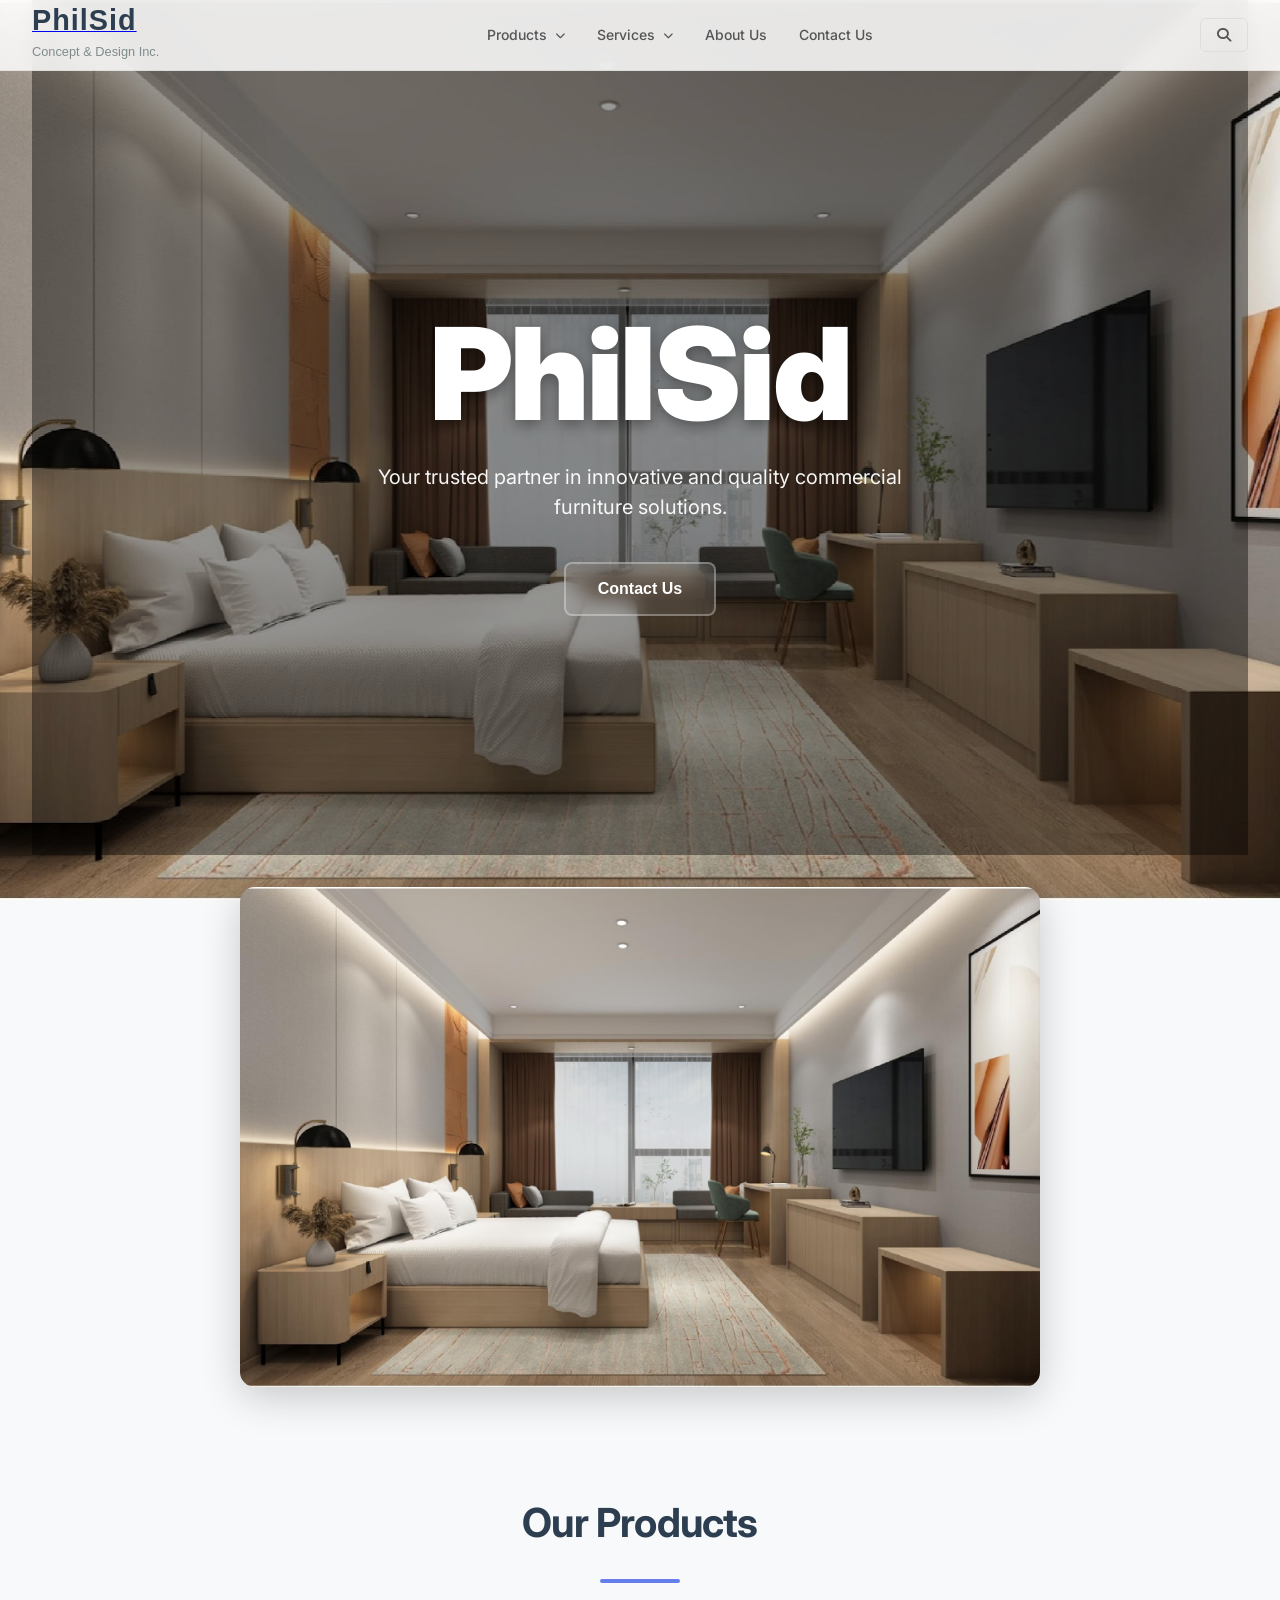
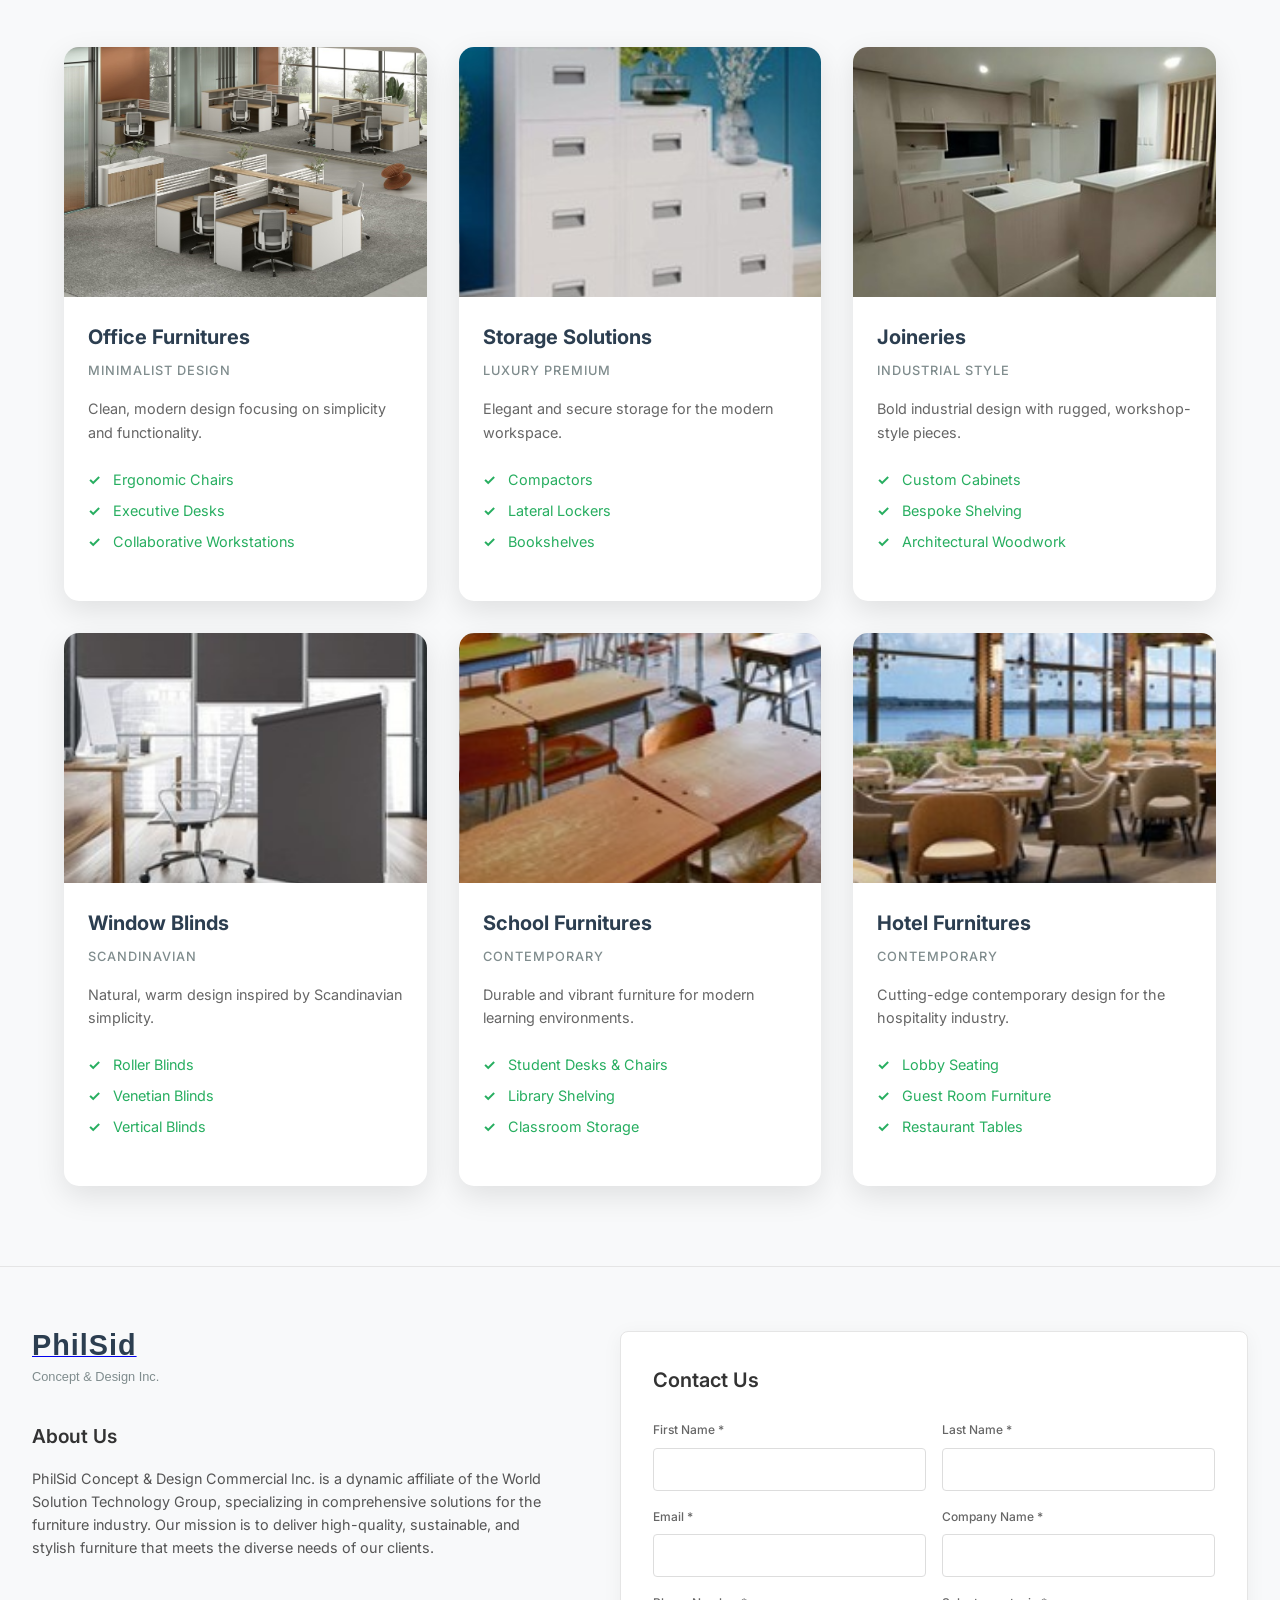
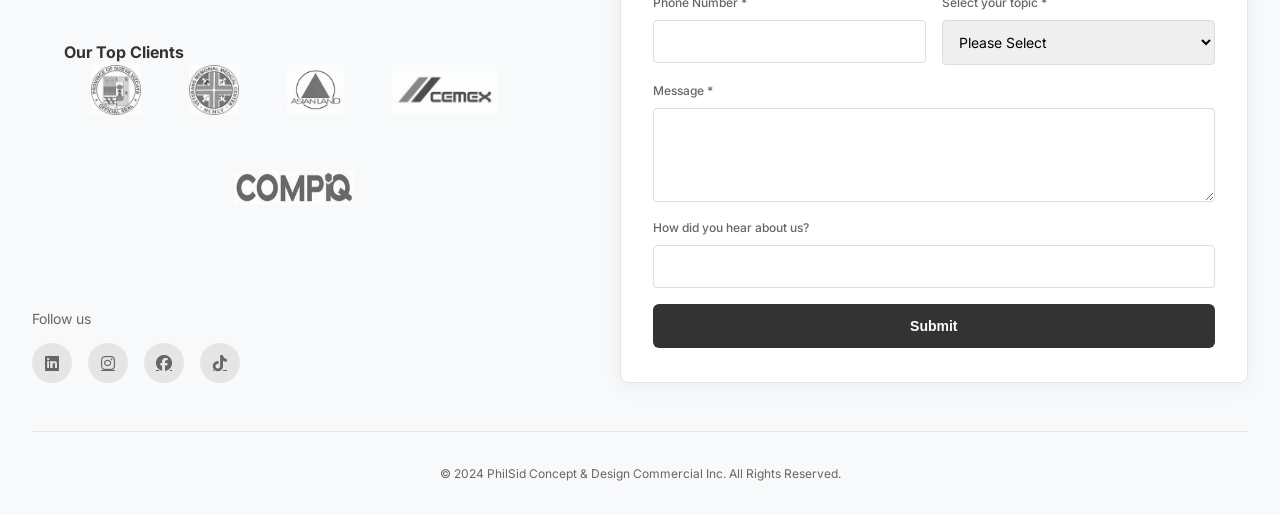
==== commit 952b8403: "Add files via upload" ====
--- a/testingmain.html
+++ b/testingmain.html
@@ -1,547 +1,278 @@
-<!DOCTYPE html>
-<html lang="en">
-<head>
-    <meta charset="UTF-8">
-    <meta name="viewport" content="width=device-width, initial-scale=1.0">
-    <title>PhilSid Concept & Design Commercial Inc. </title>
-    <link href="https://fonts.googleapis.com/css2?family=Inter:wght@300;400;500;600;700&display=swap" rel="stylesheet">
-    <link rel="stylesheet" href="testingmain.css">
-    <link rel="stylesheet" href="https://cdnjs.cloudflare.com/ajax/libs/font-awesome/6.5.0/css/all.min.css">
-
-
-</head>
-<body>
-    <header class="header">
-        <nav class="navbar">
-            <div class="nav-container">
-                <div class="nav-logo">
-  <a href="#">
-    <span class="logo-text">PhilSid</span><br>
-    <span class="logo-sub">Concept & Design</span><br>
-    <span class="logo-sub">Commercial Inc.</span>
-  </a>
-</div>
-
-                
-                <ul class="nav-menu">
-                    <li class="nav-item dropdown">
-                        <a href="#" class="nav-link">
-                            Products <i class="fas fa-chevron-down"></i>
-                        </a>
-                        <div class="dropdown-content">
-                            <a href="opisina.html">Office Furnitures</a>
-                            <a href="#">Storage Solutions</a>
-                            <a href="#">Joineries</a>
-                            <a href="#">Window Blinds</a>
-                            <a href="#">School Furnitures</a>
-                            <a href="#">Hotel Furnitures</a>
-                        </div>
-                    </li>
-                    <li class="nav-item dropdown">
-                        <a href="#" class="nav-link">
-                            Services <i class="fas fa-chevron-down"></i>
-                        </a>
-                        <div class="dropdown-content">
-                            <a href="#">Company</a>
-                            <a href="#">Team</a>
-                            <a href="#">Careers</a>
-                            <a href="#">News</a>
-                        </div>
-                    </li>
-                    <li class="nav-item dropdown">
-                        <a href="#" class="nav-link">
-                            Categories <i class="fas fa-chevron-down"></i>
-                        </a>
-                        <div class="dropdown-content">
-                            <a href="#">Documentation</a>
-                            <a href="#">Case Studies</a>
-                            <a href="#">Webinars</a>
-                            <a href="#">Support</a>
-                        </div>
-                    </li>
-                    <li class="nav-item">
-                        <a href="#aboutUs" class="nav-link">About Us</a>
-                    </li>
-                    <li class="nav-item">
-                        <a href="#" class="nav-link">Contact Us</a>
-                    </li>
-                </ul>
-
-                <div class="nav-actions">
-<!-- Search Icon Button -->
-                        <button class="btn-secondary search-toggle" aria-label="Search">
-                            <i class="fas fa-search"></i>
-                        </button>
-
-  <!-- Hidden Search Bar -->
-                <div class="search-bar-container" id="searchBar">
-                    <input type="text" placeholder="What are you looking for?" class="search-input">
-                    <button class="btn-secondary search-btn">Search</button>
-                </div>
-                </div>
-                </div>
-                </div>
-            </div>
-        </nav>
-    </header>
-
-    <main class="main-content">
-        <section class="hero-section">
-            <div class="hero-container">
-                <div class="hero-content">
-                    <div class="hero-text">
-                        <h1 class="hero-title">
-                            PhilSid
-                        </h1>
-                        <p class="hero-subtitle">
-                            <strong>Our user-friendly platform is trusted worldwide for clinical study data management</strong>
-                        </p>
-                        <div class="hero-actions">
-                          
-                            <button class="btn-secondary">Contact Us</button>
-                        </div>
-                    </div>
-                </div>
-
-    <!-- Pagination -->
-    <div class="swiper-pagination"></div>
-  </div>
-</div>
-    <!-- Optional pagination -->
-    <div class="swiper-pagination"></div>
-  </div>
-</div>
-</div>
-
-                            </div>
-                        </div>
-                    </div>
-                </div>
-            </div>
-
-            
-        </section>
-<!-- carousel-->
- <section>
- <div class="carousel-container">
-                <div class="carousel">
-                    <div class="carousel-slides" id="slides">
-                        <img src="H1.jpg" alt="Featured 1">
-                        <img src="OF7.jpg" alt="Featured 2">
-                        <img src="OF1.jpg" alt="Featured 3">
-                        <img src="join5.jpg" alt="Featured 4">
-                        <img src="f5.jpg" alt="Featured 5">
-                    </div>
-                </div>
-               
-            </div>
-        </section>
-        <!-- Features Section -->
-        <section class="features-section">
-            <div class="features-container">
-                <div class="features-header">
-                    <div class="custom-line"></div>
-
-                    <h2 class="features-title">
-                        Streamline clinical trial data management<br>
-                        with our eClinical suite
-                    </h2>
-                    <div class="custom-line"></div>
-
-                </div>
-                <div class="website-grid">
-            <!-- Website 1: Minimalist -->
-            <div class="website-card" onclick="window.open('opisina.html', '_blank')">
-                <div class="website-preview">
-                 
-                    <div style="background-image: url('OF4.jpg'); height: 100%; display: flex; align-items: center; justify-content: center; color: white; font-size: 2rem; font-weight: 300;"></div>
-                </div>
-                <div class="website-info">
-                    <h3 class="website-title">Office Furnitures</h3>
-                    <div class="website-theme">Minimalist Design</div>
-                    <div class="color-scheme">
-                        <div class="color-dot" style="background: #2c3e50;"></div>
-                        <div class="color-dot" style="background: #667eea;"></div>
-                        <div class="color-dot" style="background: #fafafa;"></div>
-                    </div>
-                    <p class="website-description">Clean, modern design focusing on simplicity and functionality. Perfect for showcasing furniture with minimal distractions.</p>
-                    <ul class="website-features">
-                        <li>Product filtering by category</li>
-                        <li>Modal product details</li>
-                        <li>Responsive design</li>
-                        <li>Shopping cart functionality</li>
-                        <li>Smooth animations</li>
-                    </ul>
-                    <a href="opisina.html" target="_blank" class="view-button">View Website</a>
-                </div>
-            </div>
-
-            <!-- Website 2: Luxury -->
-            <div class="website-card" onclick="window.open('website2-luxury.html', '_blank')">
-                <div class="website-preview">
-                    
-                    <div style="background-image: url('vertivalSs.jpg'); height: 100%; display: flex; align-items: center; justify-content: center; color: #d4af37; font-size: 2rem; font-weight: 700;"></div>
-                </div>
-                <div class="website-info">
-                    <h3 class="website-title">Storage Solutions</h3>
-                    <div class="website-theme">Luxury Premium</div>
-                    <div class="color-scheme">
-                        <div class="color-dot" style="background: #d4af37;"></div>
-                        <div class="color-dot" style="background: #1a1a1a;"></div>
-                        <div class="color-dot" style="background: #ffd700;"></div>
-                    </div>
-                    <p class="website-description">Elegant dark theme with gold accents, perfect for high-end furniture collections and luxury brands.</p>
-                    <ul class="website-features">
-                        <li>Dark luxury theme</li>
-                        <li>Gold accent colors</li>
-                        <li>Premium animations</li>
-                        <li>Image zoom functionality</li>
-                        <li>Elegant typography</li>
-                    </ul>
-                    <a href="website2-luxury.html" target="_blank" class="view-button">View Website</a>
-                </div>
-            </div>
-
-            <!-- Website 3: Industrial -->
-            <div class="website-card" onclick="window.open('website3-industrial.html', '_blank')">
-                <div class="website-preview">
-                    
-                    <div style="background-image: url('join5.jpg'); height: 100%; display: flex; align-items: center; justify-content: center; color: #ff6b35; font-size: 1.5rem; font-weight: 700; letter-spacing: 2px;"></div>
-                </div>
-                <div class="website-info">
-                    <h3 class="website-title">Joineries</h3>
-                    <div class="website-theme">Industrial Style</div>
-                    <div class="color-scheme">
-                        <div class="color-dot" style="background: #ff6b35;"></div>
-                        <div class="color-dot" style="background: #1c1c1c;"></div>
-                        <div class="color-dot" style="background: #f7931e;"></div>
-                    </div>
-                    <p class="website-description">Bold industrial design with orange accents, perfect for rugged furniture and workshop-style pieces.</p>
-                    <ul class="website-features">
-                        <li>Industrial color palette</li>
-                        <li>Bold geometric shapes</li>
-                        <li>Workshop aesthetic</li>
-                        <li>Rugged design elements</li>
-                        <li>Strong typography</li>
-                    </ul>
-                    <a href="website3-industrial.html" target="_blank" class="view-button">View Website</a>
-                </div>
-            </div>
-
-            <!-- Website 4: Scandinavian -->
-            <div class="website-card" onclick="window.open('website4-scandinavian.html', '_blank')">
-                <div class="website-preview">
-                  
-                    <div style="background-image: url('WindowWB.jpg'); height: 100%; display: flex; align-items: center; justify-content: center; color: #81b29a; font-size: 1.8rem; font-weight: 300;"></div>
-                </div>
-                <div class="website-info">
-                    <h3 class="website-title">Window Blinds</h3>
-                    <div class="website-theme">Scandinavian</div>
-                    <div class="color-scheme">
-                        <div class="color-dot" style="background: #81b29a;"></div>
-                        <div class="color-dot" style="background: #fdfdfd;"></div>
-                        <div class="color-dot" style="background: #6c7b7f;"></div>
-                    </div>
-                    <p class="website-description">Natural, warm design inspired by Scandinavian simplicity with earth tones and hygge elements.</p>
-                    <ul class="website-features">
-                        <li>Natural color palette</li>
-                        <li>Hygge design elements</li>
-                        <li>Sustainable theme</li>
-                        <li>Soft animations</li>
-                        <li>Clean typography</li>
-                    </ul>
-                    <a href="website4-scandinavian.html" target="_blank" class="view-button">View Website</a>
-                </div>
-            </div>
-
-            <!-- Website 5: Modern -->
-            <div class="website-card" onclick="window.open('website5-modern.html', '_blank')">
-                <div class="website-preview">
-                  
-                    <div style="background-image: url('clickableimgSF.jpg'); height: 100%; display: flex; align-items: center; justify-content: center; color: white; font-size: 1.8rem; font-weight: 700;"></div>
-                </div>
-                <div class="website-info">
-                    <h3 class="website-title">School Furnitures</h3>
-                    <div class="website-theme">Contemporary</div>
-                    <div class="color-scheme">
-                        <div class="color-dot" style="background: #ff4757;"></div>
-                        <div class="color-dot" style="background: #ffffff;"></div>
-                        <div class="color-dot" style="background: #ff6b7d;"></div>
-                    </div>
-                    <p class="website-description">Cutting-edge contemporary design with vibrant colors, perfect for modern and tech-forward furniture.</p>
-                    <ul class="website-features">
-                        <li>Contemporary color scheme</li>
-                        <li>Advanced animations</li>
-                        <li>Smart furniture focus</li>
-                        <li>Gradient elements</li>
-                        <li>Modern typography</li>
-                    </ul>
-                    <a href="website5-modern.html" target="_blank" class="view-button">View Website</a>
-                </div>
-            </div>
-            <!-- Website 6: Modern -->
-            <div class="website-card" onclick="window.open('website5-modern.html', '_blank')">
-                <div class="website-preview">
-                 
-                    <div style="background-image: url('clickableimgHF.jpg'); height: 100%; display: flex; align-items: center; justify-content: center; color: white; font-size: 1.8rem; font-weight: 700;"></div>
-                </div>
-                <div class="website-info">
-                    <h3 class="website-title">Hotel Furnitures</h3>
-                    <div class="website-theme">Contemporary</div>
-                    <div class="color-scheme">
-                        <div class="color-dot" style="background: #ff4757;"></div>
-                        <div class="color-dot" style="background: #ffffff;"></div>
-                        <div class="color-dot" style="background: #ff6b7d;"></div>
-                    </div>
-                    <p class="website-description">Cutting-edge contemporary design with vibrant colors, perfect for modern and tech-forward furniture.</p>
-                    <ul class="website-features">
-                        <li>Contemporary color scheme</li>
-                        <li>Advanced animations</li>
-                        <li>Smart furniture focus</li>
-                        <li>Gradient elements</li>
-                        <li>Modern typography</li>
-                    </ul>
-                    <a href="website5-modern.html" target="_blank" class="view-button">View Website</a>
-                </div>
-            </div>
-            </div>
-        </section>
-
-    </main>
-
-    <!-- Footer Section -->
-    <footer class="footer">
-        <div class="footer-container">
-            <div class="footer-content">
-                <!-- Left Column - Navigation -->
-                <div class="footer-navigation">
-                    <div class="footer-logo">
-                        <span class="logo-text">PhilSid</span><br>
-    <span class="logo-sub">Concept & Design</span><br>
-    <span class="logo-sub">Commercial Inc.</span>
-                    </div>
-                    
-                    <div class="footer-nav-grid">
-                        <div class="footer-nav-column">
-                            <section id="aboutUs">
-                            <h4>About Us</h4>
-                          <p>PhilSid Concept & Design Commercial Inc. is a dynamic and innovative affiliate of the World Solution
-                            Technology Group, specializing in providing comprehensive solutions for the furniture industry. 
-                            Our mission is to deliver high-quality, sustainable, and stylish furniture that meets the diverse needs of our clients.</p>
-
-                          </br><strong>Our Team: </strong> Our dedicated team brings a wealth of experience and expertise in furniture design, manufacturing, 
-                          and distribution. We are committed to excellence and customer satisfaction, ensuring that every piece we 
-                          create reflects our passion for quality and innovation.</p>
-                        </div>
-                        
-                    </div>
-                    
-                    <!-- Partners Section -->
-                     <h2 class="partners-title">Top Clients</h2>
-        <section class="partners-section">
-        
-            <div class="partners-container">
-                <div class="partners-logos">
-                    <div class="partner-logo">
-                        <img src="1nueva.jpg" alt="Nueva Vizcaya">
-                    </div>
-                    <div class="partner-logo">
-                        <img src="2mcm.jpg" alt="MCMLV">
-                    </div>
-                    <div class="partner-logo">
-                        <img src="3asian.jpg" alt="Asian Land">
-                    </div>
-                    <div class="partner-logo">
-                        <img src="4cemex.jpg" alt="Cemex">
-                    </div>
-                    <div class="partner-logo">
-                        <img src="5compiq.jpg" alt="Compiq">
-                    </div>
-                   
-                </div>
-            </div>
-        </section>
-                    
-                    <div class="footer-social">
-                        <p>Follow us on</p>
-                        <div class="social-icons">
-                            <a href="https://www.linkedin.com/company/philsidconceptndesign/" aria-label="LinkedIn"><i class="fab fa-linkedin"></i></a>
-                            <a href="https://www.instagram.com/philsidconceptanddesign/?fbclid=IwY2xjawL9C6VleHRuA2FlbQIxMABicmlkETBnYUpjMlNkNFdjbTJra1FoAR7GY0L2xPsB42Y3SI6XEUQ9wi1zNTwGz-jvxJfCOwLQXJtTJe6qI1tbwYf5EQ_aem_M3wnpBiClhoWr72rWh8peQ#" aria-label="Instagram"><i class="fab fa-instagram"></i></a>
-                            <a href="https://www.facebook.com/profile.php?id=61569479197133" aria-label="Facebook"><i class="fab fa-facebook"></i></a>
-                            <a href="https://www.tiktok.com/@philsid.furniture" aria-label="Tiktok"><i class="fab fa-tiktok"></i></a>
-                        </div>
-                    </div>
-                        <footer class="bg-gray-800 text-gray-200 py-6">
-    <div class="container mx-auto px-6 text-center space-y-2">
-      <div class="flex justify-center gap-4">
-      </div>
-      <p class="text-sm">© PhilSid Concept & Design Commercial Inc.</p>
-    </div>
-  </footer>
-                </div>
-
-                
-                <!-- Right Column - Contact Form -->
-                <div class="footer-contact">
-                    <div class="contact-form" id="contactForm">
-                        <h3>Contact us</h3>
-                        
-                        <form class="contact-form-fields">
-                            <div class="form-row">
-                                <div class="form-group">
-                                    <label for="firstName">First Name *</label>
-                                    <input type="text" id="firstName" name="firstName" required>
-                                </div>
-                                <div class="form-group">
-                                    <label for="lastName">Last Name *</label>
-                                    <input type="text" id="lastName" name="lastName" required>
-                                </div>
-                            </div>
-                            
-                            <div class="form-row">
-                                <div class="form-group">
-                                    <label for="email">Email *</label>
-                                    <input type="email" id="email" name="email" required>
-                                </div>
-                                <div class="form-group">
-                                    <label for="company">Company name *</label>
-                                    <input type="text" id="company" name="company" required>
-                                </div>
-                            </div>
-                            
-                            <div class="form-row">
-                                <div class="form-group">
-                                    <label for="phone">Phone number *</label>
-                                    <input type="tel" id="phone" name="phone" required>
-                                </div>
-                                <div class="form-group">
-                                    <label for="topic">Select your topic *</label>
-                                    <select id="topic" name="topic" required>
-                                        <option value="">Please Select</option>
-                                        <option value="demo">Request Demo</option>
-                                        <option value="pricing">Pricing Information</option>
-                                        <option value="support">Technical Support</option>
-                                        <option value="partnership">Partnership</option>
-                                        <option value="other">Other</option>
-                                    </select>
-                                </div>
-                            </div>
-                            
-                            <div class="form-group full-width">
-                                <label for="message">Message *</label>
-                                <textarea id="message" name="message" rows="4" required></textarea>
-                            </div>
-                            
-                            <div class="form-group full-width">
-                                <label for="hearAbout">How did you hear about us?</label>
-                                <input type="text" id="hearAbout" name="hearAbout">
-                            </div>
-                            
-                            <div class="form-submit">
-        
-                                <button type="submit" class="submit-btn">Submit</button>
-                            </div>
-                        </form>                
-                </div>
-            </div>
-           
-        </section>
-
-                    </div>
-                </div>
-            </div>
-           
-
-    <script>
-        // Simple dropdown functionality
-        document.addEventListener('DOMContentLoaded', function() {
-            const dropdowns = document.querySelectorAll('.dropdown');
-            
-            dropdowns.forEach(dropdown => {
-                const dropdownContent = dropdown.querySelector('.dropdown-content');
-                
-                dropdown.addEventListener('mouseenter', () => {
-                    dropdownContent.style.display = 'block';
-                });
-                
-                dropdown.addEventListener('mouseleave', () => {
-                    dropdownContent.style.display = 'none';
-                });
-            });
-
-            // Mobile menu toggle
-            const hamburger = document.querySelector('.hamburger');
-            const navMenu = document.querySelector('.nav-menu');
-            
-            hamburger.addEventListener('click', () => {
-                hamburger.classList.toggle('active');
-                navMenu.classList.toggle('active');
-            });
-        });
-    </script>
-
-    <script>
-  const slides = document.getElementById('slides');
-  const totalSlides = slides.children.length;
-  const slideWidth = 600; // same as CSS width of .carousel-container
-  let currentIndex = 0;
-
-  function updateSlidePosition() {
-    slides.style.transform = `translateX(-${currentIndex * slideWidth}px)`;
-  }
-
-  function nextSlide() {
-    currentIndex = (currentIndex + 1) % totalSlides;
-    updateSlidePosition();
-  }
-
-  function prevSlide() {
-    currentIndex = (currentIndex - 1 + totalSlides) % totalSlides;
-    updateSlidePosition();
-  }
-
-  // Auto slide every 3 seconds
-  let autoSlideInterval = setInterval(nextSlide, 2500);
-
-  // Optional: pause on mouse hover and resume on leave
-  const carouselContainer = document.querySelector('.carousel-container');
-  carouselContainer.addEventListener('mouseenter', () => clearInterval(autoSlideInterval));
-  carouselContainer.addEventListener('mouseleave', () => {
-    autoSlideInterval = setInterval(nextSlide, 1700);
-  });
-
-   document.addEventListener('DOMContentLoaded', function() {
-    // Select all links/buttons with text "Contact Us"
-    const contactLinks = Array.from(document.querySelectorAll('a, button'))
-      .filter(el => el.textContent.trim().toLowerCase() === 'contact us');
-    
-    const contactForm = document.getElementById('contactForm');
-
-    contactLinks.forEach(link => {
-      link.addEventListener('click', function(event) {
-        event.preventDefault();
-        if (contactForm) {
-          contactForm.scrollIntoView({ behavior: 'smooth' });
-        }
-      });
-    });
-  });
-
-   document.addEventListener('DOMContentLoaded', function () {
-    const searchToggle = document.querySelector('.search-toggle');
-    const searchBar = document.getElementById('searchBar');
-
-    searchToggle.addEventListener('click', () => {
-      if (searchBar.style.display === 'none' || searchBar.style.display === '') {
-        searchBar.style.display = 'flex';
-      } else {
-        searchBar.style.display = 'none';
-      }
-    });
-  });
-</script>
-
-
-
-</body>
-</html>
+<!DOCTYPE html>
+<html lang="en">
+<head>
+    <meta charset="UTF-8">
+    <meta name="viewport" content="width=device-width, initial-scale=1.0">
+    <title>PhilSid Concept & Design Commercial Inc.</title>
+    <link href="https://fonts.googleapis.com/css2?family=Inter:wght@300;400;500;600;700;900&display=swap" rel="stylesheet">
+    <link rel="stylesheet" href="testingmain.css">
+    <link rel="stylesheet" href="https://cdnjs.cloudflare.com/ajax/libs/font-awesome/6.5.0/css/all.min.css">
+</head>
+<body>
+    <div class="background-container"></div>
+    <header class="header">
+        <nav class="navbar">
+            <div class="nav-container">
+                <a href="#" class="nav-logo">
+                    <span class="logo-text">PhilSid</span><br>
+                    <span class="logo-sub">Concept & Design Inc.</span>
+                </a>
+                
+                <div class="hamburger">
+                    <span></span>
+                    <span></span>
+                    <span></span>
+                </div>
+
+                <ul class="nav-menu">
+                    <li class="nav-item dropdown">
+                        <a href="#" class="nav-link">
+                            Products <i class="fas fa-chevron-down"></i>
+                        </a>
+                        <div class="dropdown-content">
+                            <a href="opisina.html">Office Furnitures</a>
+                            <a href="#">Storage Solutions</a>
+                            <a href="#">Joineries</a>
+                            <a href="#">Window Blinds</a>
+                            <a href="#">School Furnitures</a>
+                            <a href="#">Hotel Furnitures</a>
+                        </div>
+                    </li>
+                    <li class="nav-item dropdown">
+                        <a href="#" class="nav-link">
+                            Services <i class="fas fa-chevron-down"></i>
+                        </a>
+                        <div class="dropdown-content">
+                            <a href="#">Company</a>
+                            <a href="#">Team</a>
+                            <a href="#">Careers</a>
+                        </div>
+                    </li>
+                    <li class="nav-item">
+                        <a href="#aboutUs" class="nav-link">About Us</a>
+                    </li>
+                    <li class="nav-item">
+                        <a href="#contactForm" class="nav-link">Contact Us</a>
+                    </li>
+                </ul>
+
+                <div class="nav-actions">
+                    <button class="btn-secondary search-toggle" aria-label="Search">
+                        <i class="fas fa-search"></i>
+                    </button>
+                </div>
+                
+                <div class="search-bar-container" id="searchBar" style="display: none;">
+                    <input type="text" placeholder="What are you looking for?" class="search-input">
+                    <button class="search-btn">Search</button>
+                </div>
+            </div>
+        </nav>
+    </header>
+
+    <main class="main-content">
+        <section class="hero-section">
+            <div class="hero-overlay"></div>
+            <div class="hero-container">
+                <h1 class="hero-title">PhilSid</h1>
+                <p class="hero-subtitle">
+                    Your trusted partner in innovative and quality commercial furniture solutions.
+                </p>
+                <div class="hero-actions">
+                    <button class="btn-secondary">Contact Us</button>
+                </div>
+            </div>
+        </section>
+
+        <section class="carousel-section">
+            <div class="carousel-container">
+                <div class="carousel">
+                    <div class="carousel-slides" id="slides">
+                        <img src="H1.jpg" alt="Featured 1">
+                        <img src="OF7.jpg" alt="Featured 2">
+                        <img src="OF1.jpg" alt="Featured 3">
+                        <img src="join5.jpg" alt="Featured 4">
+                        <img src="school5.jpg" alt="Featured 5">
+                    </div>
+                </div>
+            </div>
+        </section>
+
+        <section class="features-section">
+            <div class="features-container">
+                <div class="features-header">
+                    <h2 class="features-title">Our Products</h2>
+                    <hr class="custom-line">
+                </div>
+                <div class="website-grid">
+                    <a href="opisina.html" target="_blank" class="website-card">
+                        <div class="website-preview" style="background-image: url('OF4.jpg');"></div>
+                        <div class="website-info">
+                            <h3 class="website-title">Office Furnitures</h3>
+                            <p class="website-theme">Minimalist Design</p>
+                            <p class="website-description">Clean, modern design focusing on simplicity and functionality.</p>
+                            <ul class="website-features">
+                                <li>Ergonomic Chairs</li>
+                                <li>Executive Desks</li>
+                                <li>Collaborative Workstations</li>
+                            </ul>
+                        </div>
+                    </a>
+
+                    <a href="#" target="_blank" class="website-card">
+                        <div class="website-preview" style="background-image: url('vertivalSs.jpg');"></div>
+                        <div class="website-info">
+                            <h3 class="website-title">Storage Solutions</h3>
+                            <p class="website-theme">Luxury Premium</p>
+                            <p class="website-description">Elegant and secure storage for the modern workspace.</p>
+                            <ul class="website-features">
+                                <li>Compactors</li>
+                                <li>Lateral Lockers</li>
+                                <li>Bookshelves</li>
+                            </ul>
+                        </div>
+                    </a>
+
+                    <a href="#" target="_blank" class="website-card">
+                        <div class="website-preview" style="background-image: url('join5.jpg');"></div>
+                        <div class="website-info">
+                            <h3 class="website-title">Joineries</h3>
+                            <p class="website-theme">Industrial Style</p>
+                            <p class="website-description">Bold industrial design with rugged, workshop-style pieces.</p>
+                            <ul class="website-features">
+                                <li>Custom Cabinets</li>
+                                <li>Bespoke Shelving</li>
+                                <li>Architectural Woodwork</li>
+                            </ul>
+                        </div>
+                    </a>
+
+                    <a href="#" target="_blank" class="website-card">
+                        <div class="website-preview" style="background-image: url('WindowWB.jpg');"></div>
+                        <div class="website-info">
+                            <h3 class="website-title">Window Blinds</h3>
+                            <p class="website-theme">Scandinavian</p>
+                            <p class="website-description">Natural, warm design inspired by Scandinavian simplicity.</p>
+                            <ul class="website-features">
+                                <li>Roller Blinds</li>
+                                <li>Venetian Blinds</li>
+                                <li>Vertical Blinds</li>
+                            </ul>
+                        </div>
+                    </a>
+
+                    <a href="#" target="_blank" class="website-card">
+                        <div class="website-preview" style="background-image: url('clickableimgSF.jpg');"></div>
+                        <div class="website-info">
+                            <h3 class="website-title">School Furnitures</h3>
+                            <p class="website-theme">Contemporary</p>
+                            <p class="website-description">Durable and vibrant furniture for modern learning environments.</p>
+                            <ul class="website-features">
+                                <li>Student Desks & Chairs</li>
+                                <li>Library Shelving</li>
+                                <li>Classroom Storage</li>
+                            </ul>
+                        </div>
+                    </a>
+
+                    <a href="#" target="_blank" class="website-card">
+                        <div class="website-preview" style="background-image: url('clickableimgHF.jpg');"></div>
+                        <div class="website-info">
+                            <h3 class="website-title">Hotel Furnitures</h3>
+                            <p class="website-theme">Contemporary</p>
+                            <p class="website-description">Cutting-edge contemporary design for the hospitality industry.</p>
+                            <ul class="website-features">
+                                <li>Lobby Seating</li>
+                                <li>Guest Room Furniture</li>
+                                <li>Restaurant Tables</li>
+                            </ul>
+                        </div>
+                    </a>
+                </div>
+            </div>
+        </section>
+    </main>
+
+    <footer class="footer">
+        <div class="footer-container">
+            <div class="footer-content">
+                <div class="footer-navigation">
+                    <div class="footer-logo">
+                        <a href="#" class="nav-logo">
+                            <span class="logo-text">PhilSid</span><br>
+                            <span class="logo-sub">Concept & Design Inc.</span>
+                        </a>
+                    </div>
+                    <div class="footer-nav-grid">
+                        <div class="footer-nav-column" id="aboutUs">
+                            <h4>About Us</h4>
+                            <p>PhilSid Concept & Design Commercial Inc. is a dynamic affiliate of the World Solution Technology Group, specializing in comprehensive solutions for the furniture industry. Our mission is to deliver high-quality, sustainable, and stylish furniture that meets the diverse needs of our clients.</p>
+                        </div>
+                    </div>
+                    <section class="partners-section">
+                        <h4 class="partners-title">Our Top Clients</h4>
+                        <div class="partners-container">
+                            <div class="partners-logos">
+                                <div class="partner-logo"><img src="1nueva.jpg" alt="Nueva Vizcaya"></div>
+                                <div class="partner-logo"><img src="2mcm.jpg" alt="MCMLV"></div>
+                                <div class="partner-logo"><img src="3asian.jpg" alt="Asian Land"></div>
+                                <div class="partner-logo"><img src="4cemex.jpg" alt="Cemex"></div>
+                                <div class="partner-logo"><img src="5compiq.jpg" alt="Compiq"></div>
+                            </div>
+                        </div>
+                    </section>
+                    <div class="footer-social">
+                        <p>Follow us</p>
+                        <div class="social-icons">
+                            <a href="https://www.linkedin.com/company/philsidconceptndesign/" target="_blank" aria-label="LinkedIn"><i class="fab fa-linkedin"></i></a>
+                            <a href="https://www.instagram.com/philsidconceptanddesign/" target="_blank" aria-label="Instagram"><i class="fab fa-instagram"></i></a>
+                            <a href="https://www.facebook.com/profile.php?id=61569479197133" target="_blank" aria-label="Facebook"><i class="fab fa-facebook"></i></a>
+                            <a href="https://www.tiktok.com/@philsid.furniture" target="_blank" aria-label="Tiktok"><i class="fab fa-tiktok"></i></a>
+                        </div>
+                    </div>
+                </div>
+                
+                <div class="footer-contact">
+                    <div class="contact-form" id="contactForm">
+                        <h3>Contact Us</h3>
+                        <form class="contact-form-fields" action="#" method="POST">
+                            <div class="form-row">
+                                <div class="form-group"><label for="firstName">First Name *</label><input type="text" id="firstName" name="firstName" required></div>
+                                <div class="form-group"><label for="lastName">Last Name *</label><input type="text" id="lastName" name="lastName" required></div>
+                            </div>
+                            <div class="form-row">
+                                <div class="form-group"><label for="email">Email *</label><input type="email" id="email" name="email" required></div>
+                                <div class="form-group"><label for="company">Company Name *</label><input type="text" id="company" name="company" required></div>
+                            </div>
+                            <div class="form-row">
+                                <div class="form-group"><label for="phone">Phone Number *</label><input type="tel" id="phone" name="phone" required></div>
+                                <div class="form-group">
+                                    <label for="topic">Select your topic *</label>
+                                    <select id="topic" name="topic" required>
+                                        <option value="" disabled selected>Please Select</option>
+                                        <option value="quote">Request a Quote</option>
+                                        <option value="pricing">Pricing Information</option>
+                                        <option value="support">Technical Support</option>
+                                        <option value="partnership">Partnership</option>
+                                        <option value="other">Other</option>
+                                    </select>
+                                </div>
+                            </div>
+                            <div class="form-group full-width"><label for="message">Message *</label><textarea id="message" name="message" rows="4" required></textarea></div>
+                            <div class="form-group full-width"><label for="hearAbout">How did you hear about us?</label><input type="text" id="hearAbout" name="hearAbout"></div>
+                            <button type="submit" class="submit-btn">Submit</button>
+                        </form>
+                    </div>
+                </div>
+            </div>
+            <div class="footer-copyright">
+                <p>© 2024 PhilSid Concept & Design Commercial Inc. All Rights Reserved.</p>
+            </div>
+        </div>
+    </footer>
+           
+    <a href="#" class="scroll-to-top" id="scrollTopBtn" title="Go to top">↑</a>
+
+    <script src="testingmain.js" defer></script>
+</body>
+</html>
--- a/testingmain.css
+++ b/testingmain.css
@@ -1,1184 +1,761 @@
-/* CSS Reset and Base Styles */
-* {
-    margin: 0;
-    padding: 0;
-    box-sizing: border-box;
-}
-
-body {
-    font-family: 'Inter', -apple-system, BlinkMacSystemFont, 'Segoe UI', Roboto, sans-serif;
-    line-height: 1.6;
-    color: #333;
-    background-image: url(H1.jpg);
-    background-size: cover;
-    background-position: center;
-    background-repeat: no-repeat;
-    background-attachment: fixed;
-    min-height: 100vh;
-}
-
-/* Header Styles */
-.header {
-    position: fixed;
-    top: 0;
-    left: 0;
-    right: 0;
-    z-index: 1000;
-    background: rgba(255, 255, 255, 0.95);
-    backdrop-filter: blur(10px);
-    border-bottom: 1px solid rgba(255, 255, 255, 0.2);
-}
-
-.navbar {
-    padding: 0 2rem;
-}
-
-.nav-container {
-    display: flex;
-    align-items: center;
-    justify-content: space-between;
-    max-width: 1400px;
-    margin: 0 auto;
-    height: 70px;
-}
-
-.nav-logo {
-  font-family: 'Segoe UI', sans-serif;
-  line-height: 1.2;
-}
-
-.nav-logo a {
-  text-decoration: none;
-  color: #333;
-  display: inline-block;
-  text-align: left;
-}
-
-.logo-text {
-  font-size: 2rem;
-  font-weight: bold;
-  color: #2c3e50;
-  letter-spacing: 1px;
-}
-
-.logo-sub {
-  font-size: 0.85rem;
-  font-weight: 400;
-  color: #7f8c8d;
-  line-height: 1.1;  /* Tighter line spacing */
-  display: inline-block;
-}
-
-
-.nav-menu {
-    display: flex;
-    list-style: none;
-    gap: 2rem;
-}
-
-.nav-item {
-    position: relative;
-}
-
-.nav-link {
-    text-decoration: none;
-    color: #555;
-    font-weight: 500;
-    font-size: 14px;
-    display: flex;
-    align-items: center;
-    gap: 0.5rem;
-    padding: 0.5rem 0;
-    transition: color 0.3s ease;
-}
-
-.nav-link:hover {
-    color: #667eea;
-}
-
-.nav-link i {
-    font-size: 10px;
-    transition: transform 0.3s ease;
-}
-
-.dropdown:hover .nav-link i {
-    transform: rotate(180deg);
-}
-
-.dropdown-content {
-    display: none;
-    position: absolute;
-    top: 100%;
-    left: 0;
-    background: white;
-    min-width: 200px;
-    box-shadow: 0 8px 32px rgba(0, 0, 0, 0.1);
-    border-radius: 8px;
-    padding: 1rem 0;
-    border: 1px solid rgba(0, 0, 0, 0.1);
-}
-
-.dropdown-content a {
-    display: block;
-    padding: 0.75rem 1.5rem;
-    text-decoration: none;
-    color: #555;
-    font-size: 14px;
-    transition: background-color 0.3s ease;
-}
-
-.dropdown-content a:hover {
-    background-color: #f8f9fa;
-    color: #667eea;
-}
-
-
-.btn-secondary {
-    background: transparent;
-    border: 1px solid #ddd;
-    color: #555;
-    padding: 0.5rem 1rem;
-    border-radius: 6px;
-    font-size: 14px;
-    font-weight: 500;
-    cursor: pointer;
-    transition: all 0.3s ease;
-}
-
-.btn-secondary:hover {
-    background: #f8f9fa;
-    border-color: #667eea;
-    color: #667eea;
-}
-
-.btn-request {
-    background: #333;
-    border: none;
-    color: white;
-    padding: 0.5rem 1rem;
-    border-radius: 6px;
-    font-size: 14px;
-    font-weight: 500;
-    cursor: pointer;
-    transition: background-color 0.3s ease;
-}
-
-.btn-request:hover {
-    background: #555;
-}
-
-.hamburger {
-    display: none;
-    flex-direction: column;
-    cursor: pointer;
-    gap: 4px;
-}
-
-.hamburger span {
-    width: 25px;
-    height: 2px;
-    background: #333;
-    transition: 0.3s;
-}
-
-/* Main Content */
-.main-content {
-    margin-top: 70px;
-    padding: 0 2rem;
-}
-
-.hero-section {
-    min-height: calc(100vh - 70px);
-    display: flex;
-    align-items: center;
-}
-
-.hero-container {
-    max-width: 1400px;
-    margin: 0 auto;
-    display: grid;
-    grid-template-columns: 1fr 1.2fr;
-    gap: 4rem;
-    align-items: center;
-    width: 100%;
-}
-
-.hero-content {
-    color: white;
-}
-
-.hero-title {
-    font-size: 22vw;
-    font-weight: 900;
-    line-height: 0.8;
-    margin-bottom: 1.5rem;
-    letter-spacing: -0.02em;
-    text-align: center;
-    white-space: nowrap;
-  
-}
-
-.hero-subtitle {
-    font-size: 1.2rem;
-    font-weight: 400;
-    line-height: 1;
-    margin-bottom: 2.5rem;
-    opacity: 0.9;
-    color: white;
-}
-
-.hero-actions {
-    display: flex;
-    gap: 1rem;
-    flex-wrap: wrap;
-}
-
-.btn-primary {
-    background: #333;
-    color: white;
-    border: none;
-    padding: 1rem 2rem;
-    border-radius: 8px;
-    font-size: 16px;
-    font-weight: 600;
-    cursor: pointer;
-    transition: all 0.3s ease;
-    box-shadow: 0 4px 12px rgba(0, 0, 0, 0.2);
-}
-
-.btn-primary:hover {
-    background: #555;
-    transform: translateY(-2px);
-    box-shadow: 0 6px 20px rgba(0, 0, 0, 0.3);
-}
-
-.hero-actions .btn-secondary {
-    background: transparent;
-    color: white;
-    border: 2px solid rgba(255, 255, 255, 0.3);
-    padding: 1rem 2rem;
-    border-radius: 8px;
-    font-size: 16px;
-    font-weight: 600;
-    backdrop-filter: blur(10px);
-}
-
-.hero-actions .btn-secondary:hover {
-    background: rgba(255, 255, 255, 0.1);
-    border-color: rgba(255, 255, 255, 0.5);
-    transform: translateY(-2px);
-}
-
-
-
-.tab {
-    font-size: 14px;
-    color: #666;
-    cursor: pointer;
-    padding: 0.5rem 0;
-    border-bottom: 2px solid transparent;
-    transition: all 0.3s ease;
-}
-
-.tab.active {
-    color: #667eea;
-    border-bottom-color: #667eea;
-}
-
-
-.user-profile {
-    width: 32px;
-    height: 32px;
-    background: #667eea;
-    border-radius: 50%;
-    cursor: pointer;
-}
-
-
-
-.sidebar-section h4 {
-    font-size: 14px;
-    font-weight: 600;
-    color: #333;
-    margin-bottom: 0.5rem;
-}
-
-.sidebar-item {
-    font-size: 13px;
-    color: #666;
-    padding: 0.25rem 0;
-    cursor: pointer;
-}
-
-.dashboard-main {
-    flex: 1;
-    padding: 1rem;
-    overflow: hidden;
-}
-
-.search-bar {
-    display: flex;
-    align-items: center;
-    gap: 1rem;
-    margin-bottom: 1rem;
-    background: #f8f9fa;
-    padding: 0.5rem 1rem;
-    border-radius: 6px;
-    border: 1px solid #e5e5e5;
-}
-
-.search-bar i {
-    color: #666;
-    font-size: 14px;
-}
-
-.search-bar input {
-    border: none;
-    background: transparent;
-    flex: 1;
-    outline: none;
-    font-size: 14px;
-    padding: 0.25rem 0;
-}
-
-.filter-buttons {
-    display: flex;
-    gap: 0.5rem;
-}
-
-.filter-btn {
-    background: transparent;
-    border: 1px solid #ddd;
-    padding: 0.25rem 0.75rem;
-    border-radius: 4px;
-    font-size: 12px;
-    cursor: pointer;
-    transition: all 0.3s ease;
-}
-
-.filter-btn.active {
-    background: #667eea;
-    color: white;
-    border-color: #667eea;
-}
-
-
-
-.status-badge {
-    display: inline-block;
-    padding: 0.25rem 0.5rem;
-    border-radius: 12px;
-    font-size: 10px;
-    font-weight: 500;
-    text-transform: uppercase;
-}
-
-.status-badge.ongoing {
-    background: #e3f2fd;
-    color: #1976d2;
-}
-
-.status-badge.completed {
-    background: #e8f5e8;
-    color: #2e7d32;
-}
-
-.action-btn {
-    background: transparent;
-    border: none;
-    cursor: pointer;
-    font-size: 16px;
-    color: #666;
-    padding: 0.25rem;
-    border-radius: 4px;
-    transition: background-color 0.3s ease;
-}
-
-.action-btn:hover {
-    background: #f0f0f0;
-}
-
-.table-footer {
-    padding: 0.75rem 1rem;
-    font-size: 12px;
-    color: #666;
-    background: #fafafa;
-    border-top: 1px solid #e5e5e5;
-}
-
-/* Responsive Design */
-@media screen and (max-width: 1200px) {
-    .hero-container {
-        grid-template-columns: 1fr;
-        gap: 3rem;
-        text-align: center;
-    }
-    
-    .hero-title {
-        font-size: 3rem;
-    }
-    
-}
-
-@media screen and (max-width: 768px) {
-    .nav-menu {
-        position: fixed;
-        left: -100%;
-        top: 70px;
-        flex-direction: column;
-        background-color: white;
-        width: 100%;
-        text-align: center;
-        transition: 0.3s;
-        box-shadow: 0 10px 27px rgba(0, 0, 0, 0.05);
-        padding: 2rem 0;
-        gap: 1rem;
-    }
-
-    .nav-menu.active {
-        left: 0;
-    }
-
-    .hamburger {
-        display: flex;
-    }
-
-    .hamburger.active span:nth-child(2) {
-        opacity: 0;
-    }
-
-    .hamburger.active span:nth-child(1) {
-        transform: translateY(6px) rotate(45deg);
-    }
-
-    .hamburger.active span:nth-child(3) {
-        transform: translateY(-6px) rotate(-45deg);
-    }
-
-    .nav-actions {
-        display: none;
-    }
-
-    .hero-title {
-        font-size: 2.5rem;
-    }
-    
-    .hero-subtitle {
-        font-size: 1.1rem;
-    }
-    
-    .hero-actions {
-        justify-content: center;
-    }
-    
-    .btn-primary,
-    .hero-actions .btn-secondary {
-        padding: 0.875rem 1.5rem;
-        font-size: 15px;
-    }
-    
-
-    }
-    
-    
-
-    /* Partners Section Mobile */
-    .partners-section {
-        padding: 2rem 1rem;
-    }
-    
-    .partners-logos {
-        gap: 2rem;
-    }
-    
-    .partner-logo img {
-        max-width: 100px;
-    }
-    
-    /* Features Section Mobile */
-    .features-section {
-        padding: 3rem 1rem;
-    }
-    
-    .features-title {
-        font-size: 2rem;
-    }
-    
-    .features-grid {
-        grid-template-columns: 1fr;
-        gap: 2rem;
-    }
-    
-    .feature-card {
-        padding: 1.5rem 0;
-        text-align: center;
-    }
-    
-    .feature-title {
-        font-size: 1.25rem;
-    }
-
-    /* Footer Tablet */
-    .footer {
-        padding: 3rem 2rem;
-    }
-    
-    .footer-content {
-        grid-template-columns: 1fr;
-        gap: 3rem;
-    }
-    
-    .footer-nav-grid {
-        grid-template-columns: repeat(2, 1fr);
-        gap: 2rem;
-    }
-    
-    .contact-form h3 {
-        font-size: 18px;
-    }
-    
-    .certifications-grid {
-        grid-template-columns: repeat(4, 1fr);
-        gap: 1.5rem;
-    }
-
-@media screen and (max-width: 480px) {
-}
-
-@media screen and (max-width: 480px) {
-    .main-content {
-        padding: 0 1rem;
-    }
-    
-    .navbar {
-        padding: 0 1rem;
-    }
-    
-    .hero-title {
-        font-size: 2rem;
-    }
-    
-    .hero-actions {
-        flex-direction: column;
-        width: 100%;
-    }
-    
-    .btn-primary,
-    .hero-actions .btn-secondary {
-        width: 100%;
-        text-align: center;
-    }
-    
-    .dashboard-mockup {
-        margin: 0 -1rem;
-        border-radius: 0;
-    }
-
-    /* Partners Section Small Mobile */
-    .partners-logos {
-        gap: 1.5rem;
-    }
-    
-    .partner-logo img {
-        max-width: 80px;
-        max-height: 30px;
-    }
-    
-    /* Features Section Small Mobile */
-    .features-section {
-        padding: 2rem 1rem;
-    }
-    
-    .features-title {
-        font-size: 1.75rem;
-    }
-    
-    .feature-icon {
-        width: 50px;
-        height: 50px;
-        margin: 0 auto 1.5rem auto;
-    }
-    
-    .feature-icon i {
-        font-size: 20px;
-    }
-    
-    .feature-btn {
-        width: 100%;
-        padding: 1rem 2rem;
-    }
-
-    /* Footer Mobile */
-    .footer {
-        padding: 3rem 1rem 2rem 1rem;
-    }
-    
-    .footer-content {
-        grid-template-columns: 1fr;
-        gap: 3rem;
-    }
-    
-    .footer-nav-grid {
-        grid-template-columns: 1fr;
-        gap: 1.5rem;
-    }
-    
-    .footer-contact {
-        padding: 1.5rem;
-    }
-    
-    .form-row {
-        grid-template-columns: 1fr;
-        gap: 0.75rem;
-    }
-    
-    .form-submit {
-        flex-direction: column;
-        gap: 1rem;
-        align-items: stretch;
-    }
-    
-    .submit-btn {
-        width: 100%;
-        text-align: center;
-    }
-    
-    .certifications-grid {
-        grid-template-columns: repeat(3, 1fr);
-        gap: 1.5rem;
-    }
-    
-    .cert-item img {
-        width: 40px;
-        height: 40px;
-    }
-}
-
-/* Focus states for accessibility */
-button:focus,
-.nav-link:focus {
-    outline: 2px solid #667eea;
-    outline-offset: 2px;
-}
-
-
-.nav-item:hover .dropdown-content {
-    display: block;
-}
-/* Partners Section */
-.partners-section {
-    background:  transparent;
-    padding: 3rem 0;
-    border-bottom: 1px solid transparent;
-}
-.partners-container {
-    max-width: 1400px;
-    margin: 0 auto;
-    padding: 0% 25px;
-}
-.partners-logos {
-    display: flex;
-    justify-content: center;
-    align-items: center;
-    gap: 3rem;
-    flex-wrap: wrap;
-    opacity: 0.8;
-}
-.partner-logo {
-    display: flex;
-    align-items: center;
-    justify-content: center;
-    height: 50px;
-}
-.partner-logo img {
-    max-height: 100px;
-    max-width: 120px;
-    object-fit: contain; 
-    transition: all 0.3s ease;
-}
-.partner-logo:hover img {
-
-    opacity: 1;
-}
-/* Features Section */
-.features-section {
-    background: transparent;
-    padding: 5rem 2rem;
-}
-.features-container {
-    max-width: 1400px;
-    margin: 0 auto;
-}
-.features-header {
-    text-align: center;
-    margin-bottom: 4rem;
-}
-.features-title {
-    font-size: 2.5rem;
-    font-weight: 700;
-    color: whitesmoke;
-    line-height: 1.2;
-    letter-spacing: -0.02em;
-}
-.features-grid {
-    display: grid;
-    grid-template-columns: repeat(auto-fit, minmax(350px, 1fr));
-    gap: 3rem;
-    align-items: start;
-}
-.feature-card {
-    text-align: left;
-    padding: 2rem 0;
-}
-.feature-icon {
-    width: 60px;
-    height: 60px;
-    border-radius: 50%;
-    background: #f8f9fa;
-    display: flex;
-    align-items: center;
-    justify-content: center;
-    margin-bottom: 2rem;
-    border: 2px solid #e5e5e5;
-}
-.feature-icon i {
-    font-size: 24px;
-    color: #333;
-}
-
-.feature-description {
-    font-size: 1rem;
-    color: #666;
-    line-height: 1.6;
-    margin-bottom: 2rem;
-}
-.feature-btn {
-    background: #333;
-    color: white;
-    border: none;
-    padding: 0.875rem 2rem;
-    border-radius: 6px;
-    font-size: 14px;
-    font-weight: 600;
-    cursor: pointer;
-    transition: all 0.3s ease;
-    text-transform: none;
-}
-.feature-btn:hover {
-    background: #555;
-    transform: translateY(-2px);
-    box-shadow: 0 4px 12px rgba(0, 0, 0, 0.15);
-}
-
-/* Footer Section */
-.footer {
-    background: #f8f9fa;
-    border-top: 1px solid #e5e5e5;
-    padding: 4rem 2rem 2rem 2rem;
-}
-.footer-container {
-    max-width: 1400px;
-    margin: 0 auto;
-}
-.footer-content {
-    display: grid;
-    grid-template-columns: 1fr 1.2fr;
-    gap: 4rem;
-    margin-bottom: 3rem;
-}
-/* Footer Navigation */
-.footer-navigation {
-    display: flex;
-    flex-direction: column;
-    gap: 2rem;
-}
-.footer-logo h3 {
-    font-size: 42px;
-    font-weight: 600;
-    color: #333;
-    margin: 0;
-}
-.footer-nav-grid {
-    display: grid;
-    grid-template-columns: 1fr ;
-    gap: 2rem;
-}
-.footer-nav-column h4 {
-    font-size: 24px;
-    font-weight: 600;
-    color: #333;
-    margin-bottom: 1rem;
-}
-.footer-nav-column p {
-    list-style: none;
-    padding: 0;
-    margin: 0;
-}
-
-.footer-nav-column a {
-    color: #666;
-    text-decoration: none;
-    font-size: 14px;
-    transition: color 0.3s ease;
-}
-.footer-nav-column a:hover {
-    color: #667eea;
-}
-.footer-links-list {
-    padding-top: 2rem;
-}
-.footer-social {
-    margin-top: 1rem;
-}
-.footer-social p {
-    font-size: 14px;
-    color: #666;
-    margin-bottom: 0.75rem;
-}
-.social-icons {
-    display: flex;
-    gap: 1rem;
-}
-.social-icons a {
-    width: 40px;
-    height: 40px;
-    background: #e5e5e5;
-    border-radius: 4px;
-    display: flex;
-    align-items: center;
-    justify-content: center;
-    color: #666;
-    transition: all 0.3s ease;
-}
-.social-icons a:hover {
-    background: #667eea;
-    color: white;
-}
-/* Contact Form */
-.footer-contact {
-    background: white;
-    border-radius: 8px;
-    padding: 2rem;
-    border: 1px solid #e5e5e5;
-}
-.contact-form h3 {
-    font-size: 20px;
-    font-weight: 600;
-    color: #333;
-    margin-bottom: 1.5rem;
-}
-.contact-form-fields {
-    display: flex;
-    flex-direction: column;
-    gap: 1rem;
-}
-.form-row {
-    display: grid;
-    grid-template-columns: 1fr 1fr;
-    gap: 1rem;
-}
-.form-group {
-    display: flex;
-    flex-direction: column;
-}
-.form-group.full-width {
-    grid-column: 1 / -1;
-}
-.form-group label {
-    font-size: 12px;
-    color: #666;
-    margin-bottom: 0.5rem;
-    font-weight: 500;
-}
-.form-group input,
-.form-group select,
-.form-group textarea {
-    padding: 0.75rem;
-    border: 1px solid #ddd;
-    border-radius: 4px;
-    font-size: 14px;
-    font-family: inherit;
-    transition: border-color 0.3s ease;
-}
-.form-group input:focus,
-.form-group select:focus,
-.form-group textarea:focus {
-    outline: none;
-    border-color: #667eea;
-}
-.form-group textarea {
-    resize: vertical;
-    min-height: 80px;
-}
-.form-disclaimers {
-    margin-top: 1rem;
-    padding-top: 1rem;
-    border-top: 1px solid #e5e5e5;
-}
-.form-disclaimers p {
-    font-size: 12px;
-    color: #666;
-    line-height: 1.4;
-    margin-bottom: 1rem;
-}
-.checkbox-group {
-    display: flex;
-    align-items: flex-start;
-    gap: 0.75rem;
-    margin-bottom: 1rem;
-}
-.checkbox-group input[type="checkbox"] {
-    margin-top: 0.25rem;
-    flex-shrink: 0;
-}
-.checkbox-group label {
-    font-size: 12px;
-    color: #666;
-    line-height: 1.4;
-    margin: 0;
-}
-.checkbox-group label a {
-    color: #667eea;
-    text-decoration: none;
-}
-.checkbox-group label a:hover {
-    text-decoration: underline;
-}
-.form-submit {
-    display: flex;
-    justify-content: space-between;
-    align-items: center;
-    margin-top: 1rem;
-    padding-top: 1rem;
-    border-top: 1px solid #e5e5e5;
-}
-.recaptcha-notice {
-    font-size: 10px;
-    color: #666;
-}
-.recaptcha-notice p {
-    margin: 0;
-    line-height: 1.2;
-}
-.recaptcha-notice a {
-    color: #667eea;
-    text-decoration: none;
-}
-.submit-btn {
-    background: #333;
-    color: white;
-    border: none;
-    padding: 0.875rem 2rem;
-    border-radius: 6px;
-    font-size: 14px;
-    font-weight: 600;
-    cursor: pointer;
-    transition: all 0.3s ease;
-}
-.submit-btn:hover {
-    background: #555;
-    transform: translateY(-1px);
-}
-
-.footer-copyright {
-    text-align: center;
-    padding-top: 2rem;
-    border-top: 1px solid #e5e5e5;
-}
-.footer-copyright p {
-    font-size: 12px;
-    color: #666;
-    margin: 0;
-}
-
-.carousel-container {
-  width: 600px;      /* Adjust width as needed */
-  overflow: hidden;
-  position: relative;
-  margin: auto;
-  border-radius: 10px;
-}
-
-.carousel {
-  width: 100%;
-  overflow: hidden;
-}
-
-.carousel-slides {
-  display: flex;
-  transition: transform 0.5s ease-in-out;
-  width: calc(600px * 5); /* width of container * number of images */
-}
-
-.carousel-slides img {
-  width: 600px;       /* Same as container width */
-  height: 600px;      /* Adjust height */
-  object-fit: cover;
-}
-
-.carousel-controls {
-  position: absolute;
-  top: 50%;
-  width: 100%;
-  display: flex;
-  justify-content: space-between;
-  transform: translateY(-50%);
-  pointer-events: none;
-}
-
-.carousel-btn {
-  background: rgba(0,0,0,0.5);
-  border: #666;
-  color: white;
-  font-size: 2rem;
-  padding: 0 15px;
-  cursor: pointer;
-  pointer-events: all;
-  user-select: none;
-  border-radius: 5px;
-  transition: background-color 0.3s;
-}
-
-.carousel-btn:hover {
-  background: rgba(0,0,0,0.8);
-}
-
-.search-icon {
-  background: none;
-  border: none;
-  font-size: 18px;
-  color: #333;
-  padding: 8px;
-  cursor: pointer;
-}
-
-.search-icon:hover {
-  color: #764ba2;
-}
-
-.nav-actions {
-  display: flex;
-  align-items: center;
-  gap: 10px;
-}
-
-.search-bar-container {
-  display: none;
-  align-items: center;
-  gap: 6px;
-  background: #fff;
-  padding: 5px;
-  border-radius: 4px;
-}
-
-.search-input {
-  padding: 6px 10px;
-  font-size: 14px;
-  border: 1px solid #ccc;
-  border-radius: 4px;
-  width: 180px;
-}
-
-.search-btn {
-  padding: 6px 10px;
-  border: none;
-  background-color: #764ba2;
-  color: white;
-  border-radius: 4px;
-  cursor: pointer;
-}
-
-.search-btn:hover {
-  background-color: #764ba2;
-}
-
-.logo {
-      height: 60px; /* adjust as needed */}
-
-
-
-/* testing */ 
-
-.website-grid {
-            display: grid;
-            grid-template-columns: repeat(auto-fit, minmax(350px, 1fr));
-            gap: 2rem;
-        }
-
-        .website-card {
-            background: white;
-            border-radius: 15px;
-            overflow: hidden;
-            box-shadow: 0 10px 30px rgba(0,0,0,0.2);
-            transition: transform 0.3s ease, box-shadow 0.3s ease;
-            cursor: pointer;
-        }
-
-        .website-card:hover {
-            transform: translateY(-10px);
-            box-shadow: 0 20px 40px rgba(0,0,0,0.3);
-        }
-
-        .website-preview {
-            height: 250px;
-            background: #f5f5f5;
-            position: relative;
-            overflow: hidden;
-        }
-
-        .website-preview img {
-            width: 100%;
-            height: 100%;
-            object-fit: cover;
-        }
-
-        .website-info {
-            padding: 2rem;
-        }
-
-        .website-title {
-            font-size: 1.5rem;
-            font-weight: bold;
-            margin-bottom: 0.5rem;
-            color: #2c3e50;
-        }
-
-        .website-theme {
-            color: #7f8c8d;
-            font-size: 0.9rem;
-            margin-bottom: 1rem;
-            text-transform: uppercase;
-            letter-spacing: 1px;
-        }
-
-        .website-description {
-            color: #666;
-            margin-bottom: 1.5rem;
-            line-height: 1.6;
-        }
-
-        .website-features {
-            list-style: none;
-            margin-bottom: 1.5rem;
-        }
-
-        .website-features li {
-            color: #27ae60;
-            margin-bottom: 0.3rem;
-            font-size: 0.9rem;
-        }
-
-        .website-features li:before {
-            content: "✓ ";
-            font-weight: bold;
-            margin-right: 0.5rem;
-        }
-
-        .custom-line {
-    height: 7px;
-    background-color: whitesmoke; /* Change to any color */
-    width: 100%;
-    margin: 2rem 0;          /* Optional spacing above/below */
-    border: none;
-}
-
+/* CSS Reset and Base Styles */
+/* CSS Reset and Base Styles */
+* {
+    margin: 0;
+    padding: 0;
+    box-sizing: border-box;
+}
+
+html {
+    scroll-behavior: smooth;
+}
+
+body {
+    font-family: 'Inter', -apple-system, BlinkMacSystemFont, 'Segoe UI', Roboto, sans-serif;
+    line-height: 1.6;
+    color: #333;
+    background-color: #f8f9fa; /* Fallback color */
+    min-height: 100vh;
+}
+
+.background-container {
+    position: fixed;
+    top: 0;
+    left: 0;
+    width: 100%;
+    height: 100vh;
+    background-image: url(H1.jpg);
+    background-size: cover;
+    background-position: center;
+    background-repeat: no-repeat;
+    z-index: -1;
+}
+
+/* Header Styles */
+.header {
+    position: fixed;
+    top: 0;
+    left: 0;
+    right: 0;
+    z-index: 1000;
+    background: rgba(255, 255, 255, 0.85);
+    backdrop-filter: blur(10px);
+    -webkit-backdrop-filter: blur(10px);
+    border-bottom: 1px solid rgba(0, 0, 0, 0.05);
+}
+
+.navbar {
+    padding: 0 2rem;
+}
+
+.nav-container {
+    display: flex;
+    align-items: center;
+    justify-content: space-between;
+    max-width: 1400px;
+    margin: 0 auto;
+    height: 70px;
+}
+
+.nav-logo a {
+  text-decoration: none;
+  color: #333;
+  display: inline-block;
+  text-align: left;
+}
+
+.logo-text {
+  font-family: 'Segoe UI', sans-serif;
+  font-size: 1.8rem;
+  font-weight: bold;
+  color: #2c3e50;
+  letter-spacing: 1px;
+  line-height: 1;
+}
+
+.logo-sub {
+  font-family: 'Segoe UI', sans-serif;
+  font-size: 0.8rem;
+  font-weight: 400;
+  color: #7f8c8d;
+  line-height: 1;
+  display: inline-block;
+}
+
+
+.nav-menu {
+    display: flex;
+    list-style: none;
+    gap: 2rem;
+}
+
+.nav-item {
+    position: relative;
+}
+
+.nav-link {
+    text-decoration: none;
+    color: #555;
+    font-weight: 500;
+    font-size: 14px;
+    display: flex;
+    align-items: center;
+    gap: 0.5rem;
+    padding: 0.5rem 0;
+    transition: color 0.3s ease;
+}
+
+.nav-link:hover {
+    color: #667eea;
+}
+
+.nav-link i {
+    font-size: 10px;
+    transition: transform 0.3s ease;
+}
+
+.dropdown:hover .nav-link i {
+    transform: rotate(180deg);
+}
+
+.dropdown-content {
+    display: none;
+    position: absolute;
+    top: 100%;
+    left: 0;
+    background: white;
+    min-width: 200px;
+    box-shadow: 0 8px 32px rgba(0, 0, 0, 0.1);
+    border-radius: 8px;
+    padding: 0.5rem 0;
+    border: 1px solid rgba(0, 0, 0, 0.05);
+    opacity: 0;
+    visibility: hidden;
+    transform: translateY(10px);
+    transition: opacity 0.3s ease, transform 0.3s ease, visibility 0.3s;
+}
+
+.dropdown:hover .dropdown-content {
+    display: block;
+    opacity: 1;
+    visibility: visible;
+    transform: translateY(0);
+}
+
+.dropdown-content a {
+    display: block;
+    padding: 0.75rem 1.5rem;
+    text-decoration: none;
+    color: #555;
+    font-size: 14px;
+    transition: background-color 0.3s ease, color 0.3s ease;
+}
+
+.dropdown-content a:hover {
+    background-color: #f8f9fa;
+    color: #667eea;
+}
+
+.btn-secondary {
+    background: transparent;
+    border: 1px solid #ddd;
+    color: #555;
+    padding: 0.5rem 1rem;
+    border-radius: 6px;
+    font-size: 14px;
+    font-weight: 500;
+    cursor: pointer;
+    transition: all 0.3s ease;
+}
+
+.btn-secondary:hover {
+    background: #f8f9fa;
+    border-color: #667eea;
+    color: #667eea;
+}
+
+.hamburger {
+    display: none;
+    flex-direction: column;
+    cursor: pointer;
+    gap: 5px;
+    padding: 10px;
+}
+
+.hamburger span {
+    width: 25px;
+    height: 2px;
+    background: #333;
+    transition: all 0.3s ease-in-out;
+}
+
+/* Main Content */
+.main-content {
+    padding: 0 2rem;
+}
+
+.hero-section {
+    min-height: 95vh;
+    display: flex;
+    align-items: center;
+    justify-content: center;
+    position: relative;
+    color: white;
+    text-align: center;
+}
+
+.hero-overlay {
+    position: absolute;
+    top: 0;
+    left: 0;
+    right: 0;
+    bottom: 0;
+    background: rgba(0, 0, 0, 0.4);
+    z-index: 1;
+}
+
+.hero-container {
+    position: relative;
+    z-index: 2;
+    max-width: 1200px;
+    margin: 0 auto;
+    padding-top: 70px; /* Offset for header */
+}
+
+.hero-title {
+    font-size: clamp(3rem, 12vw, 8rem);
+    font-weight: 900;
+    line-height: 1;
+    margin-bottom: 1.5rem;
+    letter-spacing: -0.02em;
+    text-shadow: 0 4px 15px rgba(0,0,0,0.4);
+}
+
+.hero-subtitle {
+    font-size: clamp(1rem, 2.5vw, 1.25rem);
+    font-weight: 400;
+    line-height: 1.5;
+    margin-bottom: 2.5rem;
+    max-width: 600px;
+    margin-left: auto;
+    margin-right: auto;
+    opacity: 0.95;
+}
+
+.hero-actions {
+    display: flex;
+    gap: 1rem;
+    flex-wrap: wrap;
+    justify-content: center;
+}
+
+.hero-actions .btn-secondary {
+    background: rgba(255, 255, 255, 0.1);
+    color: white;
+    border: 2px solid rgba(255, 255, 255, 0.3);
+    padding: 1rem 2rem;
+    border-radius: 8px;
+    font-size: 16px;
+    font-weight: 600;
+    backdrop-filter: blur(10px);
+    -webkit-backdrop-filter: blur(10px);
+    transition: all 0.3s ease;
+}
+
+.hero-actions .btn-secondary:hover {
+    background: rgba(255, 255, 255, 0.2);
+    border-color: white;
+    transform: translateY(-2px);
+}
+
+/* Responsive Design */
+@media screen and (max-width: 768px) {
+    .nav-menu {
+        position: fixed;
+        left: -100%;
+        top: 70px;
+        flex-direction: column;
+        background-color: white;
+        width: 100%;
+        height: calc(100vh - 70px);
+        text-align: center;
+        transition: left 0.3s ease-in-out;
+        box-shadow: 0 10px 27px rgba(0, 0, 0, 0.05);
+        padding: 2rem 0;
+        gap: 1.5rem;
+    }
+
+    .nav-menu.active {
+        left: 0;
+    }
+
+    .hamburger {
+        display: flex;
+        z-index: 1001;
+    }
+
+    .hamburger.active span:nth-child(2) {
+        opacity: 0;
+        transform: translateX(-20px);
+    }
+
+    .hamburger.active span:nth-child(1) {
+        transform: translateY(7px) rotate(45deg);
+    }
+
+    .hamburger.active span:nth-child(3) {
+        transform: translateY(-7px) rotate(-45deg);
+    }
+
+    .nav-actions {
+        position: absolute;
+        right: 70px;
+    }
+    
+    .hero-actions {
+        justify-content: center;
+    }
+}
+
+@media screen and (max-width: 480px) {
+    .main-content {
+        padding: 0 1rem;
+    }
+    
+    .navbar {
+        padding: 0 1rem;
+    }
+    
+    .hero-actions {
+        flex-direction: column;
+        width: 100%;
+    }
+    
+    .hero-actions .btn-secondary {
+        width: 100%;
+        text-align: center;
+    }
+}
+
+/* Focus states for accessibility */
+a:focus-visible,
+button:focus-visible,
+input:focus-visible,
+select:focus-visible,
+textarea:focus-visible {
+    outline: 3px solid #667eea;
+    outline-offset: 2px;
+    border-radius: 2px;
+}
+
+/* Partners Section */
+.partners-section {
+    background: transparent;
+    padding: 3rem 2rem;
+}
+.partners-container {
+    max-width: 1400px;
+    margin: 0 auto;
+}
+.partners-logos {
+    display: flex;
+    justify-content: center;
+    align-items: center;
+    gap: 3rem;
+    flex-wrap: wrap;
+}
+.partner-logo img {
+    max-height: 50px;
+    max-width: 120px;
+    object-fit: contain; 
+    transition: all 0.3s ease;
+    filter: grayscale(100%);
+    opacity: 0.7;
+}
+.partner-logo:hover img {
+    filter: grayscale(0%);
+    opacity: 1;
+}
+
+/* Features Section */
+.features-section {
+    background: transparent;
+    padding: 5rem 2rem;
+}
+.features-container {
+    max-width: 1400px;
+    margin: 0 auto;
+}
+.features-header {
+    text-align: center;
+    margin-bottom: 4rem;
+}
+.features-title {
+    font-size: 2.5rem;
+    font-weight: 700;
+    color: #2c3e50;
+    line-height: 1.2;
+    letter-spacing: -0.02em;
+}
+
+.custom-line {
+    height: 4px;
+    background-color: #667eea;
+    width: 80px;
+    margin: 2rem auto;
+    border: none;
+    border-radius: 2px;
+}
+
+/* Footer Section */
+.footer {
+    background: #f8f9fa;
+    border-top: 1px solid #e5e5e5;
+    padding: 4rem 2rem 2rem 2rem;
+}
+.footer-container {
+    max-width: 1400px;
+    margin: 0 auto;
+}
+.footer-content {
+    display: grid;
+    grid-template-columns: 1fr 1.2fr;
+    gap: 4rem;
+    margin-bottom: 3rem;
+}
+.footer-navigation {
+    display: flex;
+    flex-direction: column;
+    gap: 2rem;
+}
+.footer-nav-grid {
+    display: grid;
+    grid-template-columns: 1fr ;
+    gap: 2rem;
+}
+.footer-nav-column h4 {
+    font-size: 1.2rem;
+    font-weight: 600;
+    color: #333;
+    margin-bottom: 1rem;
+}
+.footer-nav-column p {
+    list-style: none;
+    padding: 0;
+    margin: 0;
+    font-size: 0.9rem;
+    color: #555;
+}
+
+.footer-social {
+    margin-top: 1rem;
+}
+.footer-social p {
+    font-size: 14px;
+    color: #666;
+    margin-bottom: 0.75rem;
+}
+.social-icons {
+    display: flex;
+    gap: 1rem;
+}
+.social-icons a {
+    width: 40px;
+    height: 40px;
+    background: #e5e5e5;
+    border-radius: 50%;
+    display: flex;
+    align-items: center;
+    justify-content: center;
+    color: #666;
+    transition: all 0.3s ease;
+}
+.social-icons a:hover {
+    background: #667eea;
+    color: white;
+    transform: scale(1.1);
+}
+
+/* Contact Form */
+.footer-contact {
+    background: white;
+    border-radius: 8px;
+    padding: 2rem;
+    border: 1px solid #e5e5e5;
+    box-shadow: 0 4px 20px rgba(0,0,0,0.05);
+}
+.contact-form h3 {
+    font-size: 20px;
+    font-weight: 600;
+    color: #333;
+    margin-bottom: 1.5rem;
+}
+.contact-form-fields {
+    display: flex;
+    flex-direction: column;
+    gap: 1rem;
+}
+.form-row {
+    display: grid;
+    grid-template-columns: 1fr 1fr;
+    gap: 1rem;
+}
+.form-group {
+    display: flex;
+    flex-direction: column;
+}
+.form-group.full-width {
+    grid-column: 1 / -1;
+}
+.form-group label {
+    font-size: 12px;
+    color: #666;
+    margin-bottom: 0.5rem;
+    font-weight: 500;
+}
+.form-group input,
+.form-group select,
+.form-group textarea {
+    padding: 0.75rem;
+    border: 1px solid #ddd;
+    border-radius: 4px;
+    font-size: 14px;
+    font-family: inherit;
+    transition: border-color 0.3s ease, box-shadow 0.3s ease;
+}
+.form-group input:focus,
+.form-group select:focus,
+.form-group textarea:focus {
+    outline: none;
+    border-color: #667eea;
+    box-shadow: 0 0 0 3px rgba(102, 126, 234, 0.2);
+}
+.form-group textarea {
+    resize: vertical;
+    min-height: 80px;
+}
+
+.submit-btn {
+    background: #333;
+    color: white;
+    border: none;
+    padding: 0.875rem 2rem;
+    border-radius: 6px;
+    font-size: 14px;
+    font-weight: 600;
+    cursor: pointer;
+    transition: all 0.3s ease;
+}
+.submit-btn:hover {
+    background: #555;
+    transform: translateY(-2px);
+    box-shadow: 0 4px 10px rgba(0,0,0,0.2);
+}
+
+.footer-copyright {
+    text-align: center;
+    padding-top: 2rem;
+    border-top: 1px solid #e5e5e5;
+}
+.footer-copyright p {
+    font-size: 12px;
+    color: #666;
+    margin: 0;
+}
+
+/* Carousel */
+.carousel-container {
+  width: 100%;
+  max-width: 800px;
+  overflow: hidden;
+  position: relative;
+  margin: 2rem auto;
+  border-radius: 15px;
+  box-shadow: 0 10px 40px rgba(0,0,0,0.2);
+}
+
+.carousel {
+  width: 100%;
+  overflow: hidden;
+}
+
+.carousel-slides {
+  display: flex;
+  transition: transform 0.5s ease-in-out;
+  /* width is set by JS */
+}
+
+.carousel-slides img {
+  width: 100%; /* Controlled by JS */
+  height: auto;
+  max-height: 500px;
+  object-fit: cover;
+  display: block;
+}
+
+.nav-actions {
+  display: flex;
+  align-items: center;
+  gap: 10px;
+}
+
+.search-bar-container {
+  display: none;
+  align-items: center;
+  gap: 6px;
+  background: #fff;
+  padding: 5px;
+  border-radius: 4px;
+  position: absolute;
+  top: 60px;
+  right: 2rem;
+  box-shadow: 0 5px 15px rgba(0,0,0,0.1);
+}
+
+.search-input {
+  padding: 6px 10px;
+  font-size: 14px;
+  border: 1px solid #ccc;
+  border-radius: 4px;
+  width: 180px;
+}
+
+.search-btn {
+  padding: 7px 12px;
+  border: none;
+  background-color: #667eea;
+  color: white;
+  border-radius: 4px;
+  cursor: pointer;
+  transition: background-color 0.3s;
+}
+
+.search-btn:hover {
+  background-color: #5a6edc;
+}
+
+/* Website Cards */
+.website-grid {
+    display: grid;
+    grid-template-columns: repeat(auto-fit, minmax(320px, 1fr));
+    gap: 2rem;
+}
+
+a.website-card {
+    display: block;
+    text-decoration: none;
+    color: inherit;
+    background: white;
+    border-radius: 15px;
+    overflow: hidden;
+    box-shadow: 0 10px 30px rgba(0,0,0,0.1);
+    transition: transform 0.3s ease, box-shadow 0.3s ease;
+}
+
+a.website-card:hover {
+    transform: translateY(-10px);
+    box-shadow: 0 20px 40px rgba(0,0,0,0.2);
+}
+
+.website-preview {
+    height: 250px;
+    background-size: cover;
+    background-position: center;
+}
+
+.website-info {
+    padding: 1.5rem;
+}
+
+.website-title {
+    font-size: 1.25rem;
+    font-weight: bold;
+    margin-bottom: 0.5rem;
+    color: #2c3e50;
+}
+
+.website-theme {
+    color: #7f8c8d;
+    font-size: 0.8rem;
+    margin-bottom: 1rem;
+    text-transform: uppercase;
+    letter-spacing: 1px;
+    font-weight: 500;
+}
+
+.website-description {
+    color: #666;
+    margin-bottom: 1.5rem;
+    line-height: 1.6;
+    font-size: 0.9rem;
+}
+
+.website-features {
+    list-style: none;
+    padding: 0;
+    margin-bottom: 1.5rem;
+}
+
+.website-features li {
+    color: #27ae60;
+    margin-bottom: 0.5rem;
+    font-size: 0.9rem;
+    display: flex;
+    align-items: center;
+}
+
+.website-features li:before {
+    content: "✓";
+    font-weight: bold;
+    margin-right: 0.75rem;
+    color: #27ae60;
+}
+
+/* Scroll-to-top button styles */
+.scroll-to-top {
+  position: fixed;
+  bottom: 30px;
+  right: 30px;
+  background-color: #333;
+  color: #fff;
+  border: none;
+  border-radius: 50%;
+  width: 50px;
+  height: 50px;
+  font-size: 1.5rem;
+  cursor: pointer;
+  opacity: 0;
+  visibility: hidden;
+  transition: opacity 0.3s ease, visibility 0.3s ease, transform 0.3s ease;
+  z-index: 1000;
+  display: flex;
+  align-items: center;
+  justify-content: center;
+}
+
+.scroll-to-top.show {
+  opacity: 1;
+  visibility: visible;
+  transform: scale(1);
+}
+
+.scroll-to-top:hover {
+  background-color: #555;
+  transform: scale(1.1);
+}
+
+@media (max-width: 768px) {
+    .footer-content {
+        grid-template-columns: 1fr;
+        gap: 3rem;
+    }
+    .form-row {
+        grid-template-columns: 1fr;
+        gap: 1rem;
+    }
+}
+
+
+
+
+    
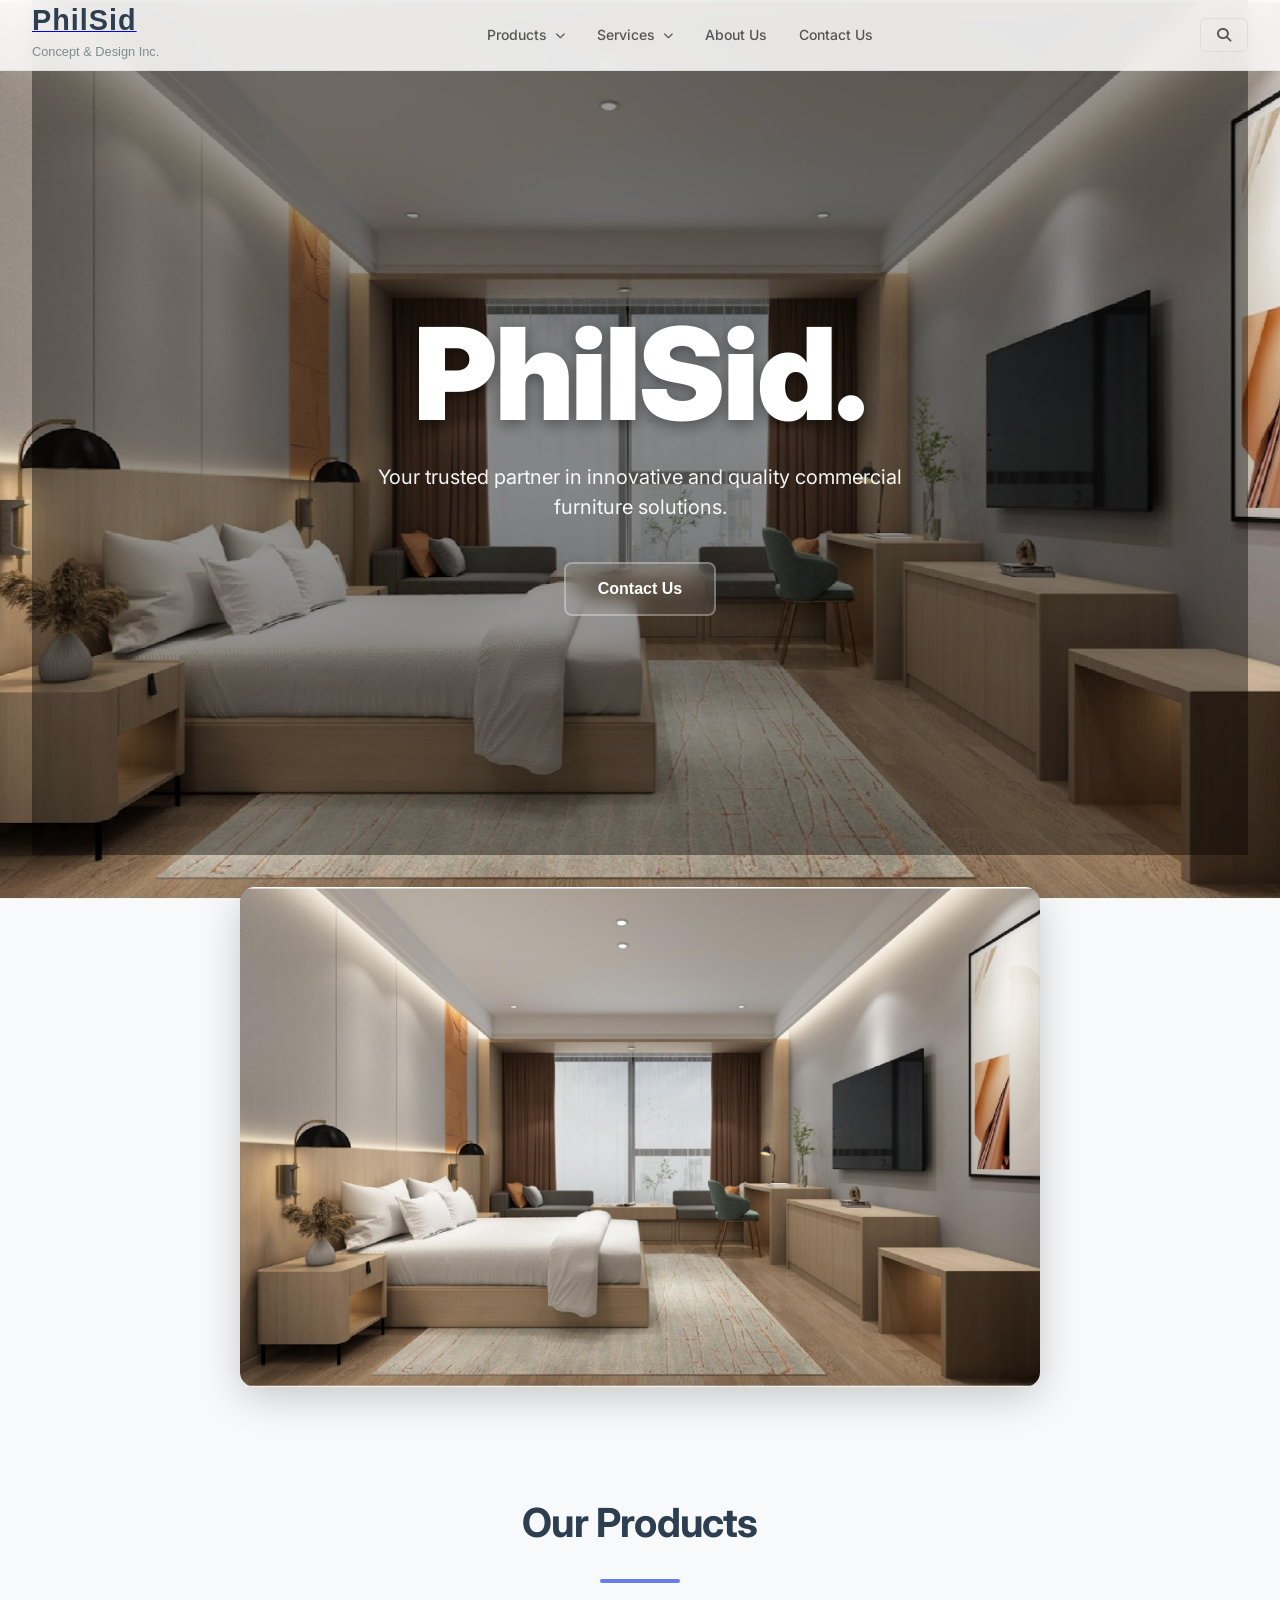
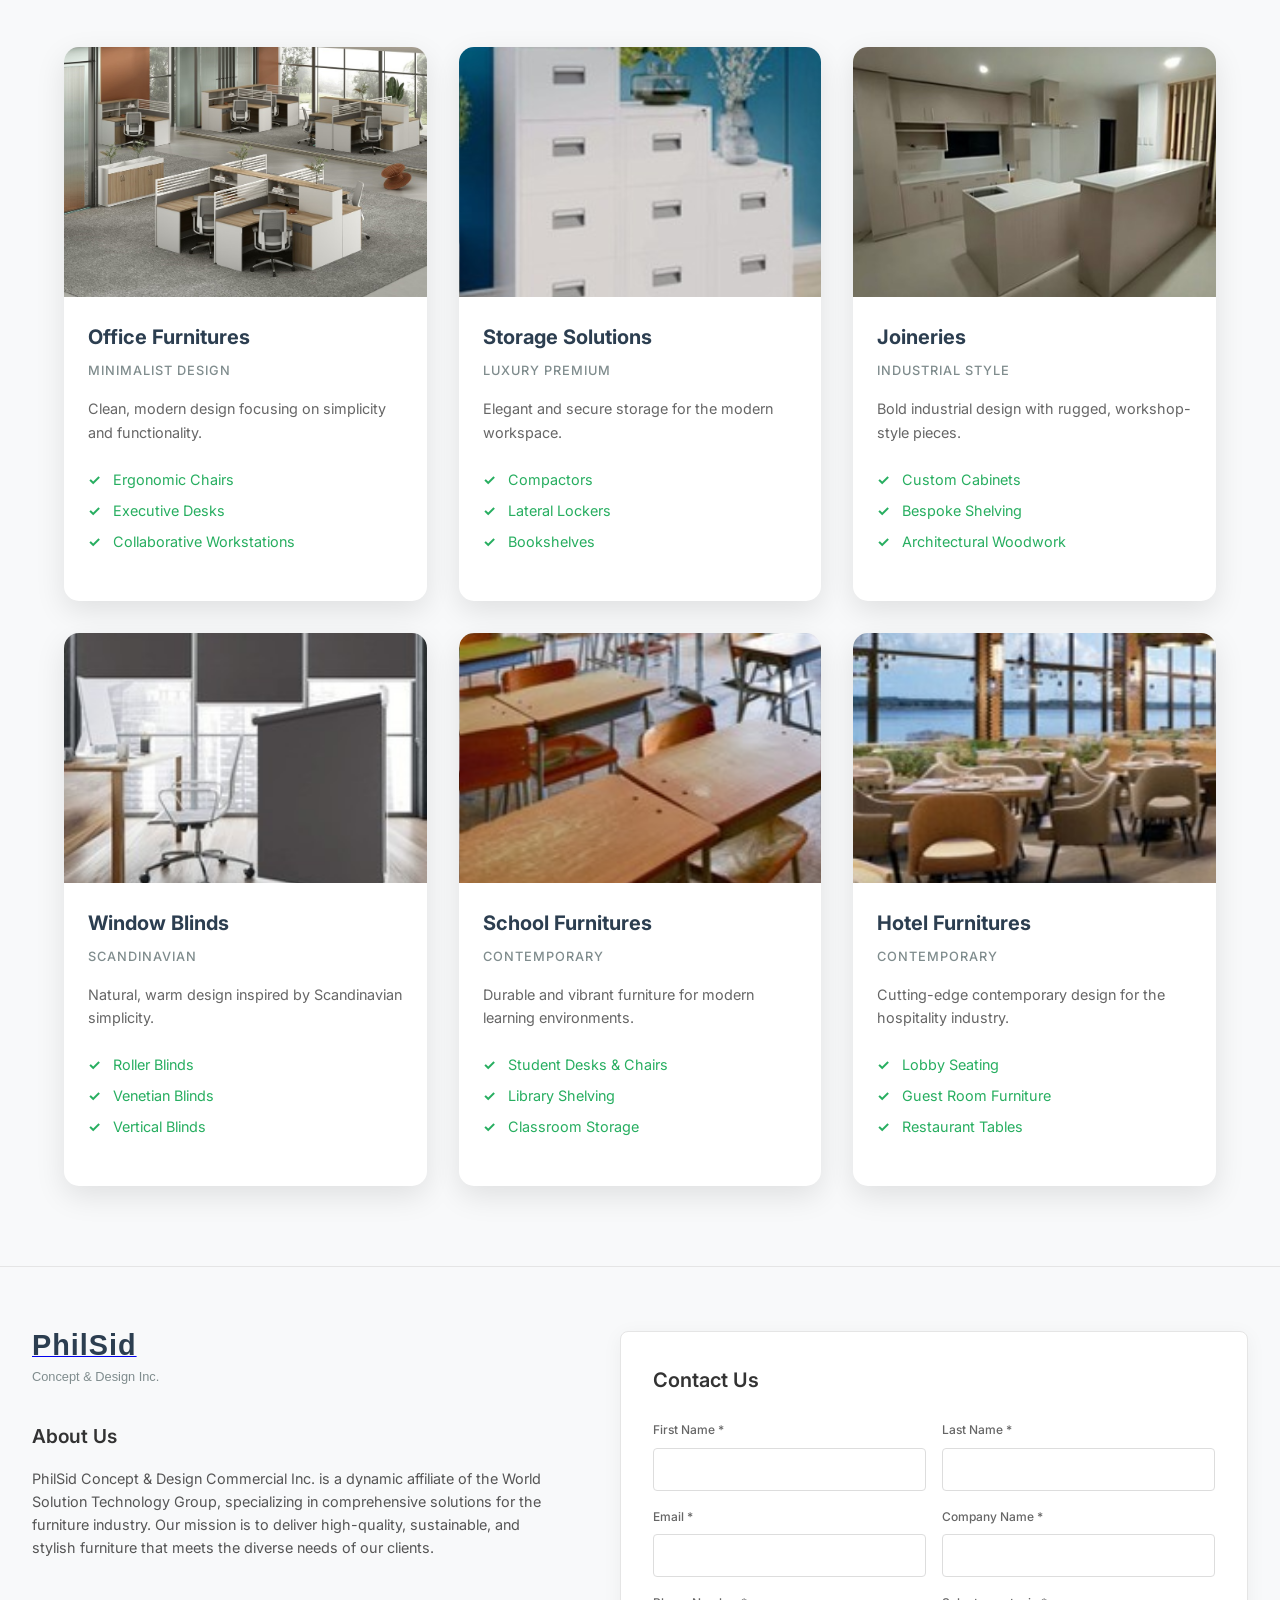
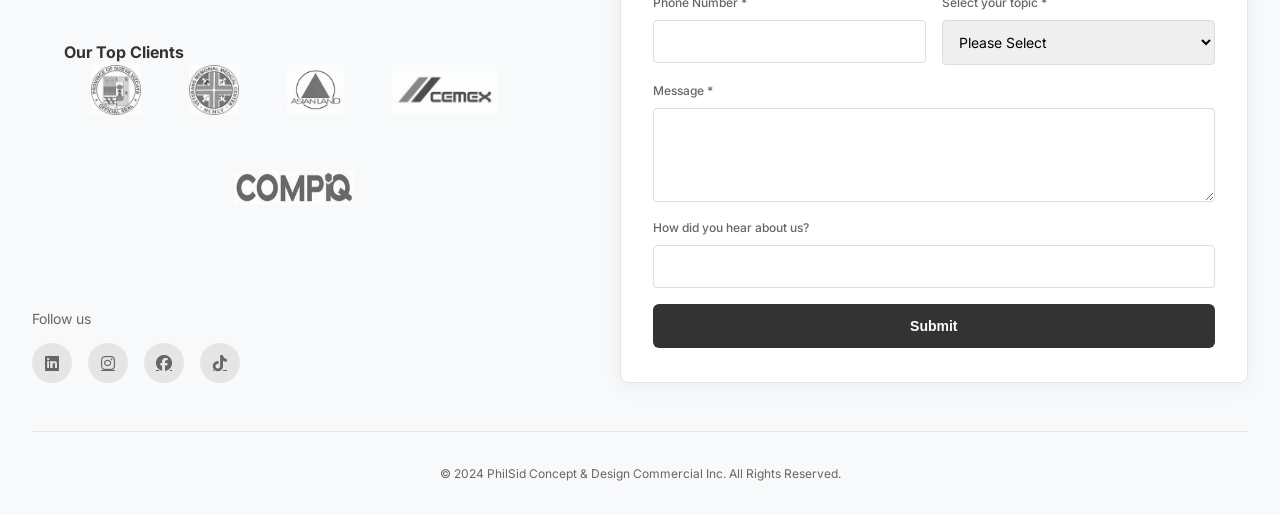
==== commit 3ec6ed54: "Add files via upload" ====
--- a/testingmain.html
+++ b/testingmain.html
@@ -74,7 +74,7 @@
         <section class="hero-section">
             <div class="hero-overlay"></div>
             <div class="hero-container">
-                <h1 class="hero-title">PhilSid</h1>
+                <h1 class="hero-title">PhilSid.</h1>
                 <p class="hero-subtitle">
                     Your trusted partner in innovative and quality commercial furniture solutions.
                 </p>
@@ -235,7 +235,7 @@
                 <div class="footer-contact">
                     <div class="contact-form" id="contactForm">
                         <h3>Contact Us</h3>
-                        <form class="contact-form-fields" action="#" method="POST">
+                        <form class="contact-form-fields" id="contact-google-form">
                             <div class="form-row">
                                 <div class="form-group"><label for="firstName">First Name *</label><input type="text" id="firstName" name="firstName" required></div>
                                 <div class="form-group"><label for="lastName">Last Name *</label><input type="text" id="lastName" name="lastName" required></div>
@@ -262,6 +262,7 @@
                             <div class="form-group full-width"><label for="hearAbout">How did you hear about us?</label><input type="text" id="hearAbout" name="hearAbout"></div>
                             <button type="submit" class="submit-btn">Submit</button>
                         </form>
+                        <div id="form-status"></div>
                     </div>
                 </div>
             </div>
--- a/testingmain.css
+++ b/testingmain.css
@@ -755,6 +755,36 @@
     }
 }
 
+/* Form Status Messages */
+#form-status {
+    margin-top: 1rem;
+    padding: 1rem;
+    border-radius: 6px;
+    font-size: 14px;
+    font-weight: 500;
+    text-align: center;
+    display: none; /* Hidden by default */
+}
+
+#form-status.success {
+    background-color: #e8f5e8;
+    color: #2e7d32;
+    display: block;
+}
+
+#form-status.error {
+    background-color: #fdecea;
+    color: #c62828;
+    display: block;
+}
+
+.submit-btn:disabled {
+    background-color: #ccc;
+    cursor: not-allowed;
+    transform: none;
+    box-shadow: none;
+}
+
 
 
 
